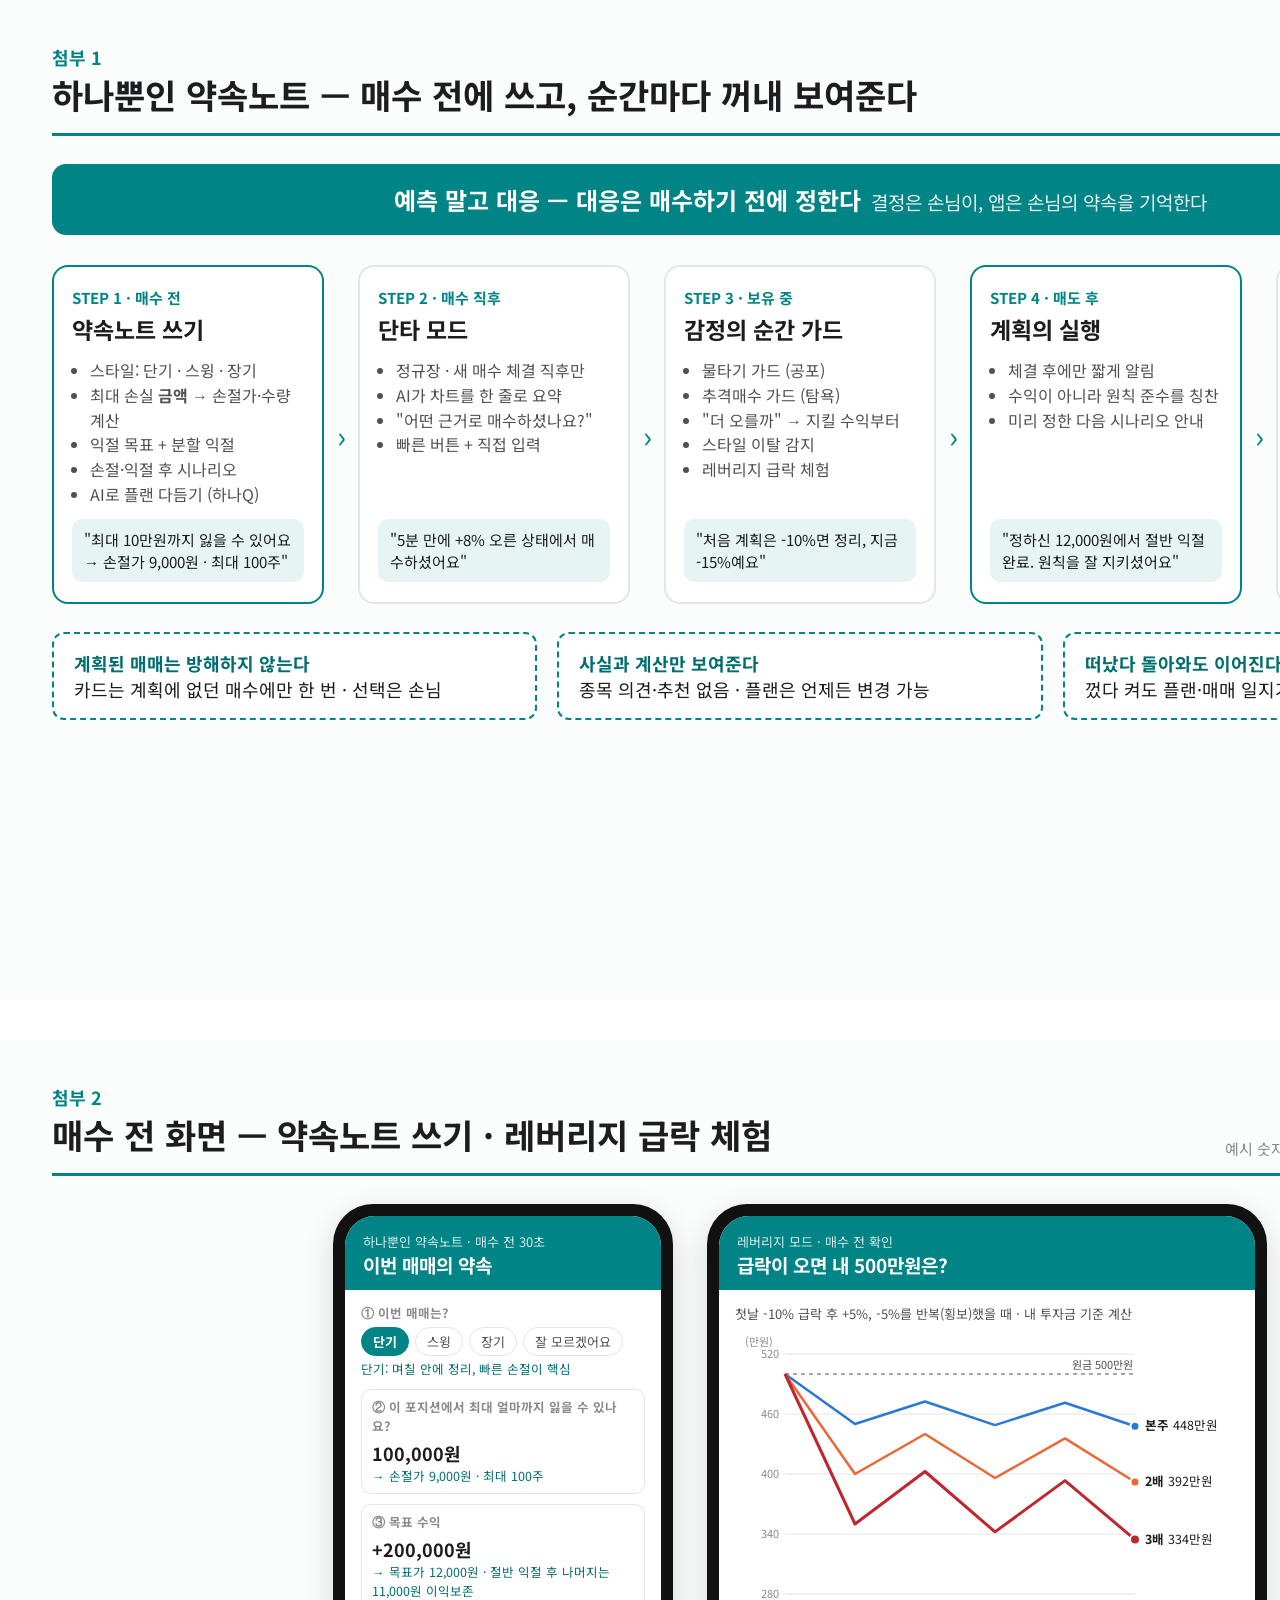
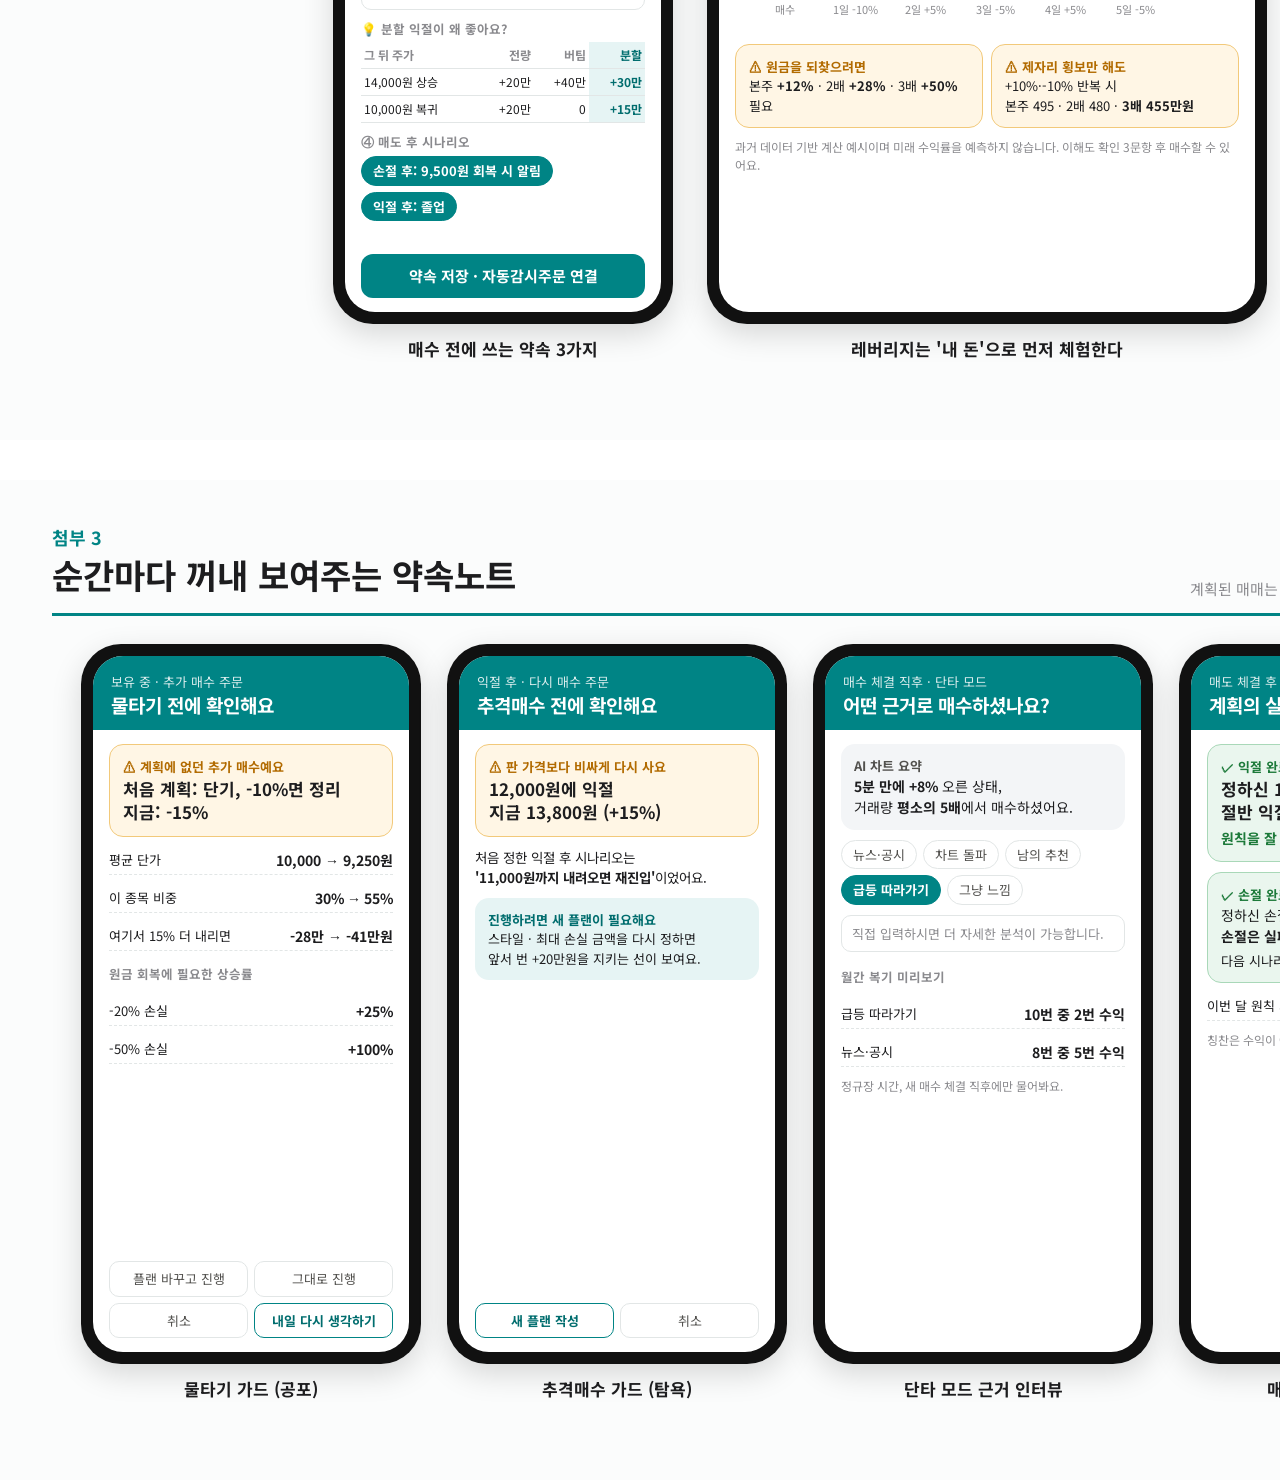
==== contest/report/첨부이미지.html @ d3ae68b5 "Name the service 하나뿐인 약속노트 across report and images Co-Authored-By: Claude Opus 5.5 <noreply@anthrop" ====
<!DOCTYPE html>
<html lang="ko">
<head>
<meta charset="utf-8">
<style>
@font-face{font-family:"NotoKR";font-weight:400;src:url(fonts/noto-sans-kr-korean-400-normal.woff2) format("woff2");}
@font-face{font-family:"NotoKR";font-weight:700;src:url(fonts/noto-sans-kr-korean-700-normal.woff2) format("woff2");}
@font-face{font-family:"NotoKRL";font-weight:400;src:url(fonts/noto-sans-kr-latin-400-normal.woff2) format("woff2");}
@font-face{font-family:"NotoKRL";font-weight:700;src:url(fonts/noto-sans-kr-latin-700-normal.woff2) format("woff2");}
:root{--teal:#008485;--teal-d:#006d6e;--teal-l:#e6f4f4;--ink:#1d1d1f;--ink2:#52514e;--muted:#8a8a8e;--line:#e2e6e6;
  --s1:#2a78d6;--s2:#eb6834;--s3:#c0262d;--warn-bg:#fff6e5;--warn:#b26b00;--good-bg:#eaf6ee;--good:#1d7a3a;}
*{box-sizing:border-box;}
body{margin:0;font-family:"NotoKRL","NotoKR",sans-serif;color:var(--ink);background:#fff;}
.sheet{width:1600px;height:1000px;padding:44px 52px;position:relative;background:#fbfcfc;overflow:hidden;}
.sheet+.sheet{margin-top:40px;}
.head{display:flex;justify-content:space-between;align-items:flex-end;border-bottom:3px solid var(--teal);padding-bottom:14px;margin-bottom:28px;}
.head h1{font-size:34px;margin:0;}
.head .no{font-size:18px;color:var(--teal);font-weight:700;}
.head .note{font-size:15px;color:var(--muted);}
/* ---------- flow ---------- */
.banner{background:var(--teal);color:#fff;border-radius:14px;padding:18px 26px;font-size:24px;font-weight:700;text-align:center;margin-bottom:30px;}
.banner span{font-weight:400;font-size:19px;opacity:.9;margin-left:10px;}
.flow{display:flex;align-items:stretch;gap:0;}
.stage{flex:1;background:#fff;border:2px solid var(--line);border-radius:16px;padding:20px 18px;display:flex;flex-direction:column;}
.stage .when{font-size:15px;color:var(--teal);font-weight:700;}
.stage h3{font-size:23px;margin:4px 0 12px;}
.stage ul{margin:0;padding-left:18px;font-size:16px;line-height:1.55;color:var(--ink2);flex:1;}
.stage .msg{margin-top:12px;background:var(--teal-l);border-radius:10px;padding:10px 12px;font-size:15px;line-height:1.45;}
.stage.hot{border-color:var(--teal);}
.arrow{width:34px;display:flex;align-items:center;justify-content:center;font-size:30px;color:var(--teal);}
.rules{display:flex;gap:20px;margin-top:28px;}
.rule{flex:1;border-radius:12px;padding:16px 20px;font-size:18px;background:#fff;border:2px dashed var(--teal);}
.rule b{color:var(--teal-d);}
/* ---------- phones ---------- */
.phones{display:flex;gap:34px;justify-content:center;align-items:flex-start;}
.phone{width:340px;height:720px;border-radius:40px;background:#111;padding:12px;box-shadow:0 10px 30px rgba(0,0,0,.15);flex:none;}
.screen{width:100%;height:100%;border-radius:30px;background:#fff;overflow:hidden;display:flex;flex-direction:column;}
.bar{background:var(--teal);color:#fff;padding:16px 18px 12px;}
.bar .t{font-size:13px;opacity:.85;}
.bar .h{font-size:19px;font-weight:700;}
.body{padding:14px 16px;font-size:14px;line-height:1.5;flex:1;display:flex;flex-direction:column;gap:10px;}
.lbl{font-size:12.5px;color:var(--muted);font-weight:700;margin-bottom:4px;}
.chips{display:flex;gap:6px;flex-wrap:wrap;}
.chip{border:1.5px solid var(--line);border-radius:999px;padding:4px 11px;font-size:13px;color:var(--ink2);}
.chip.on{border-color:var(--teal);background:var(--teal);color:#fff;font-weight:700;}
.field{border:1.5px solid var(--line);border-radius:10px;padding:8px 10px;}
.field .v{font-size:18px;font-weight:700;}
.calc{font-size:12.5px;color:var(--teal-d);}
.mini{width:100%;border-collapse:collapse;font-size:12px;}
.mini th,.mini td{border-bottom:1px solid var(--line);padding:4px 3px;text-align:right;}
.mini th:first-child,.mini td:first-child{text-align:left;}
.mini th{color:var(--muted);font-weight:700;}
.mini .me{color:var(--teal-d);font-weight:700;background:var(--teal-l);}
.btn{background:var(--teal);color:#fff;text-align:center;border-radius:12px;padding:11px;font-weight:700;font-size:15px;margin-top:auto;}
.btn2{border:1.5px solid var(--line);text-align:center;border-radius:10px;padding:7px;font-size:13px;color:var(--ink2);}
.btns{display:grid;grid-template-columns:1fr 1fr;gap:6px;margin-top:auto;}
.card{border-radius:14px;padding:12px 13px;}
.card.warn{background:var(--warn-bg);border:1.5px solid #f2c97a;}
.card.good{background:var(--good-bg);border:1.5px solid #a9d8b8;}
.card .ic{font-size:13px;font-weight:700;}
.card.warn .ic{color:var(--warn);}
.card.good .ic{color:var(--good);}
.big{font-size:17px;font-weight:700;line-height:1.4;}
.row{display:flex;justify-content:space-between;font-size:13px;padding:3px 0;border-bottom:1px dashed var(--line);}
.row b{font-size:14px;}
.cap{text-align:center;font-size:17px;font-weight:700;margin-top:12px;color:var(--ink);}
.capw{display:flex;flex-direction:column;align-items:center;}
.virtual{position:absolute;right:52px;bottom:22px;font-size:14px;color:var(--muted);}
svg text{font-family:"NotoKRL","NotoKR",sans-serif;}
</style>
</head>
<body>

<!-- ================= 1. 서비스 흐름도 ================= -->
<div class="sheet" id="img1">
  <div class="head"><div><div class="no">첨부 1</div><h1>하나뿐인 약속노트 — 매수 전에 쓰고, 순간마다 꺼내 보여준다</h1></div><div class="note">신청한 손님만 이용하는 '선택한 보호'</div></div>
  <div class="banner">예측 말고 대응 — 대응은 매수하기 전에 정한다<span>결정은 손님이, 앱은 손님의 약속을 기억한다</span></div>
  <div class="flow">
    <div class="stage hot"><div class="when">STEP 1 · 매수 전</div><h3>약속노트 쓰기</h3>
      <ul><li>스타일: 단기 · 스윙 · 장기</li><li>최대 손실 <b>금액</b> → 손절가·수량 계산</li><li>익절 목표 + 분할 익절</li><li>손절·익절 후 시나리오</li><li>AI로 플랜 다듬기 (하나Q)</li></ul>
      <div class="msg">"최대 10만원까지 잃을 수 있어요 → 손절가 9,000원 · 최대 100주"</div></div>
    <div class="arrow">›</div>
    <div class="stage"><div class="when">STEP 2 · 매수 직후</div><h3>단타 모드</h3>
      <ul><li>정규장 · 새 매수 체결 직후만</li><li>AI가 차트를 한 줄로 요약</li><li>"어떤 근거로 매수하셨나요?"</li><li>빠른 버튼 + 직접 입력</li></ul>
      <div class="msg">"5분 만에 +8% 오른 상태에서 매수하셨어요"</div></div>
    <div class="arrow">›</div>
    <div class="stage"><div class="when">STEP 3 · 보유 중</div><h3>감정의 순간 가드</h3>
      <ul><li>물타기 가드 (공포)</li><li>추격매수 가드 (탐욕)</li><li>"더 오를까" → 지킬 수익부터</li><li>스타일 이탈 감지</li><li>레버리지 급락 체험</li></ul>
      <div class="msg">"처음 계획은 -10%면 정리, 지금 -15%예요"</div></div>
    <div class="arrow">›</div>
    <div class="stage hot"><div class="when">STEP 4 · 매도 후</div><h3>계획의 실행</h3>
      <ul><li>체결 후에만 짧게 알림</li><li>수익이 아니라 원칙 준수를 칭찬</li><li>미리 정한 다음 시나리오 안내</li></ul>
      <div class="msg">"정하신 12,000원에서 절반 익절 완료. 원칙을 잘 지키셨어요"</div></div>
    <div class="arrow">›</div>
    <div class="stage"><div class="when">STEP 5 · 월간</div><h3>복기 리포트</h3>
      <ul><li>계획대로 vs 마음 바꾼 매매</li><li>근거별 결과 (단타 모드)</li><li>나의 반복 실수 패턴</li></ul>
      <div class="msg">"'급등 따라가기' 매수는 10번 중 2번만 수익"</div></div>
  </div>
  <div class="rules">
    <div class="rule"><b>계획된 매매는 방해하지 않는다</b><br>카드는 계획에 없던 매수에만 한 번 · 선택은 손님</div>
    <div class="rule"><b>사실과 계산만 보여준다</b><br>종목 의견·추천 없음 · 플랜은 언제든 변경 가능</div>
    <div class="rule"><b>떠났다 돌아와도 이어진다</b><br>껐다 켜도 플랜·매매 일지가 그대로</div>
  </div>
  <div class="virtual">※ 서비스 구조 예시 (가상)</div>
</div>

<!-- ================= 2. 매수 플랜 + 레버리지 ================= -->
<div class="sheet" id="img2">
  <div class="head"><div><div class="no">첨부 2</div><h1>매수 전 화면 — 약속노트 쓰기 · 레버리지 급락 체험</h1></div><div class="note">예시 숫자: 1만원 × 100주 / 레버리지 500만원 투자</div></div>
  <div class="phones">
    <div class="capw"><div class="phone"><div class="screen">
      <div class="bar"><div class="t">하나뿐인 약속노트 · 매수 전 30초</div><div class="h">이번 매매의 약속</div></div>
      <div class="body">
        <div><div class="lbl">① 이번 매매는?</div><div class="chips"><span class="chip on">단기</span><span class="chip">스윙</span><span class="chip">장기</span><span class="chip">잘 모르겠어요</span></div>
          <div class="calc" style="margin-top:4px">단기: 며칠 안에 정리, 빠른 손절이 핵심</div></div>
        <div class="field"><div class="lbl">② 이 포지션에서 최대 얼마까지 잃을 수 있나요?</div><div class="v">100,000원</div><div class="calc">→ 손절가 9,000원 · 최대 100주</div></div>
        <div class="field"><div class="lbl">③ 목표 수익</div><div class="v">+200,000원</div><div class="calc">→ 목표가 12,000원 · 절반 익절 후 나머지는 11,000원 이익보존</div></div>
        <div><div class="lbl">💡 분할 익절이 왜 좋아요?</div>
          <table class="mini"><tr><th>그 뒤 주가</th><th>전량</th><th>버팀</th><th class="me">분할</th></tr>
          <tr><td>14,000원 상승</td><td>+20만</td><td>+40만</td><td class="me">+30만</td></tr>
          <tr><td>10,000원 복귀</td><td>+20만</td><td>0</td><td class="me">+15만</td></tr></table></div>
        <div><div class="lbl">④ 매도 후 시나리오</div><div class="chips"><span class="chip on">손절 후: 9,500원 회복 시 알림</span><span class="chip on">익절 후: 졸업</span></div></div>
        <div class="btn">약속 저장 · 자동감시주문 연결</div>
      </div></div></div><div class="cap">매수 전에 쓰는 약속 3가지</div></div>

    <div class="capw"><div class="phone" style="width:560px"><div class="screen">
      <div class="bar"><div class="t">레버리지 모드 · 매수 전 확인</div><div class="h">급락이 오면 내 500만원은?</div></div>
      <div class="body">
        <div style="font-size:13px;color:var(--ink2)">첫날 -10% 급락 후 +5%, -5%를 반복(횡보)했을 때 · 내 투자금 기준 계산</div>
        <svg width="510" height="300" viewBox="0 0 510 300" role="img" aria-label="본주, 2배, 3배 레버리지의 평가금액 변화">
          <!-- axes: x 0..5 days -> 50..400 ; y 300..520만원 -> 260..20 -->
          <g stroke="#e2e6e6" stroke-width="1">
            <line x1="50" y1="20" x2="400" y2="20"/><line x1="50" y1="80" x2="400" y2="80"/><line x1="50" y1="140" x2="400" y2="140"/><line x1="50" y1="200" x2="400" y2="200"/><line x1="50" y1="260" x2="400" y2="260"/>
          </g>
          <g font-size="11" fill="#8a8a8e" text-anchor="end">
            <text x="44" y="24">520</text><text x="44" y="84">460</text><text x="44" y="144">400</text><text x="44" y="204">340</text><text x="44" y="264">280</text>
          </g>
          <text x="10" y="12" font-size="11" fill="#8a8a8e">(만원)</text>
          <line x1="50" y1="40" x2="400" y2="40" stroke="#52514e" stroke-width="1.2" stroke-dasharray="4 4"/>
          <text x="398" y="35" font-size="11" fill="#52514e" text-anchor="end">원금 500만원</text>
          <g font-size="11" fill="#8a8a8e" text-anchor="middle">
            <text x="50" y="280">매수</text><text x="120" y="280">1일 -10%</text><text x="190" y="280">2일 +5%</text><text x="260" y="280">3일 -5%</text><text x="330" y="280">4일 +5%</text><text x="400" y="280">5일 -5%</text>
          </g>
          <!-- y = 260 - (v-280)*1 -->
          <polyline fill="none" stroke="#2a78d6" stroke-width="2.5" stroke-linejoin="round" points="50,40 120,90 190,67.5 260,91.1 330,68.7 400,92.2"/>
          <polyline fill="none" stroke="#eb6834" stroke-width="2.5" stroke-linejoin="round" points="50,40 120,140 190,100 260,144 330,104.4 400,148"/>
          <polyline fill="none" stroke="#c0262d" stroke-width="3" stroke-linejoin="round" points="50,40 120,190 190,137.5 260,197.9 330,146.6 400,205.6"/>
          <g><circle cx="400" cy="92.2" r="4.5" fill="#2a78d6" stroke="#fff" stroke-width="2"/><circle cx="400" cy="148" r="4.5" fill="#eb6834" stroke="#fff" stroke-width="2"/><circle cx="400" cy="205.6" r="5" fill="#c0262d" stroke="#fff" stroke-width="2"/></g>
          <g font-size="12.5" fill="#1d1d1f">
            <text x="410" y="96"><tspan font-weight="700">본주</tspan> 448만원</text>
            <text x="410" y="152"><tspan font-weight="700">2배</tspan> 392만원</text>
            <text x="410" y="210"><tspan font-weight="700">3배</tspan> 334만원</text>
          </g>
        </svg>
        <div style="display:flex;gap:8px">
          <div class="card warn" style="flex:1"><div class="ic">⚠ 원금을 되찾으려면</div><div style="font-size:13px">본주 <b>+12%</b> · 2배 <b>+28%</b> · 3배 <b>+50%</b> 필요</div></div>
          <div class="card warn" style="flex:1"><div class="ic">⚠ 제자리 횡보만 해도</div><div style="font-size:13px">+10%·-10% 반복 시<br>본주 495 · 2배 480 · <b>3배 455만원</b></div></div>
        </div>
        <div style="font-size:12px;color:var(--muted)">과거 데이터 기반 계산 예시이며 미래 수익률을 예측하지 않습니다. 이해도 확인 3문항 후 매수할 수 있어요.</div>
      </div></div></div><div class="cap">레버리지는 '내 돈'으로 먼저 체험한다</div></div>
  </div>
  <div class="virtual">※ 화면 예시 (가상)</div>
</div>

<!-- ================= 3. 감정의 순간 & 매도 후 ================= -->
<div class="sheet" id="img3">
  <div class="head"><div><div class="no">첨부 3</div><h1>순간마다 꺼내 보여주는 약속노트</h1></div><div class="note">계획된 매매는 방해하지 않고, 계획에 없던 순간에만 한 번</div></div>
  <div class="phones" style="gap:26px">
    <div class="capw"><div class="phone"><div class="screen">
      <div class="bar"><div class="t">보유 중 · 추가 매수 주문</div><div class="h">물타기 전에 확인해요</div></div>
      <div class="body">
        <div class="card warn"><div class="ic">⚠ 계획에 없던 추가 매수예요</div><div class="big">처음 계획: 단기, -10%면 정리<br>지금: -15%</div></div>
        <div class="row"><span>평균 단가</span><b>10,000 → 9,250원</b></div>
        <div class="row"><span>이 종목 비중</span><b>30% → 55%</b></div>
        <div class="row"><span>여기서 15% 더 내리면</span><b>-28만 → -41만원</b></div>
        <div class="lbl" style="margin-top:4px">원금 회복에 필요한 상승률</div>
        <div class="row"><span>-20% 손실</span><b>+25%</b></div>
        <div class="row"><span>-50% 손실</span><b>+100%</b></div>
        <div class="btns"><div class="btn2">플랜 바꾸고 진행</div><div class="btn2">그대로 진행</div><div class="btn2">취소</div><div class="btn2" style="border-color:var(--teal);color:var(--teal-d);font-weight:700">내일 다시 생각하기</div></div>
      </div></div></div><div class="cap">물타기 가드 (공포)</div></div>

    <div class="capw"><div class="phone"><div class="screen">
      <div class="bar"><div class="t">익절 후 · 다시 매수 주문</div><div class="h">추격매수 전에 확인해요</div></div>
      <div class="body">
        <div class="card warn"><div class="ic">⚠ 판 가격보다 비싸게 다시 사요</div><div class="big">12,000원에 익절<br>지금 13,800원 (+15%)</div></div>
        <div style="font-size:13.5px">처음 정한 익절 후 시나리오는<br><b>'11,000원까지 내려오면 재진입'</b>이었어요.</div>
        <div class="card" style="background:var(--teal-l)"><div class="ic" style="color:var(--teal-d)">진행하려면 새 플랜이 필요해요</div><div style="font-size:13px">스타일 · 최대 손실 금액을 다시 정하면<br>앞서 번 +20만원을 지키는 선이 보여요.</div></div>
        <div class="btns"><div class="btn2" style="border-color:var(--teal);color:var(--teal-d);font-weight:700">새 플랜 작성</div><div class="btn2">취소</div></div>
      </div></div></div><div class="cap">추격매수 가드 (탐욕)</div></div>

    <div class="capw"><div class="phone"><div class="screen">
      <div class="bar"><div class="t">매수 체결 직후 · 단타 모드</div><div class="h">어떤 근거로 매수하셨나요?</div></div>
      <div class="body">
        <div class="card" style="background:#f3f5f7"><div class="ic" style="color:var(--ink2)">AI 차트 요약</div><div style="font-size:14px"><b>5분 만에 +8%</b> 오른 상태,<br>거래량 <b>평소의 5배</b>에서 매수하셨어요.</div></div>
        <div class="chips"><span class="chip">뉴스·공시</span><span class="chip">차트 돌파</span><span class="chip">남의 추천</span><span class="chip on">급등 따라가기</span><span class="chip">그냥 느낌</span></div>
        <div class="field" style="color:var(--muted);font-size:13px">직접 입력하시면 더 자세한 분석이 가능합니다.</div>
        <div class="lbl" style="margin-top:6px">월간 복기 미리보기</div>
        <div class="row"><span>급등 따라가기</span><b>10번 중 2번 수익</b></div>
        <div class="row"><span>뉴스·공시</span><b>8번 중 5번 수익</b></div>
        <div style="font-size:12px;color:var(--muted)">정규장 시간, 새 매수 체결 직후에만 물어봐요.</div>
      </div></div></div><div class="cap">단타 모드 근거 인터뷰</div></div>

    <div class="capw"><div class="phone"><div class="screen">
      <div class="bar"><div class="t">매도 체결 후</div><div class="h">계획의 실행</div></div>
      <div class="body">
        <div class="card good"><div class="ic">✓ 익절 완료</div><div class="big">정하신 12,000원(+20%)에서<br>절반 익절을 완료했어요.</div><div style="margin-top:4px;font-weight:700;color:var(--good)">원칙을 잘 지키셨어요.</div></div>
        <div class="card good"><div class="ic">✓ 손절 완료</div><div style="font-size:14px">정하신 손절선 9,000원에서 정리했어요.<br><b>손절은 실패가 아니라 계획의 실행입니다.</b></div><div style="font-size:13px;margin-top:4px">다음 시나리오: 9,500원 회복 시 알림</div></div>
        <div class="row"><span>이번 달 원칙 지킨 매매</span><b>7 / 9회</b></div>
        <div style="font-size:12px;color:var(--muted)">칭찬은 수익이 아니라 원칙을 지켰는지에 드려요.</div>
      </div></div></div><div class="cap">매도 후 원칙 준수 확인</div></div>
  </div>
  <div class="virtual">※ 화면 예시 (가상) · 숫자는 계산 예시</div>
</div>

</body>
</html>
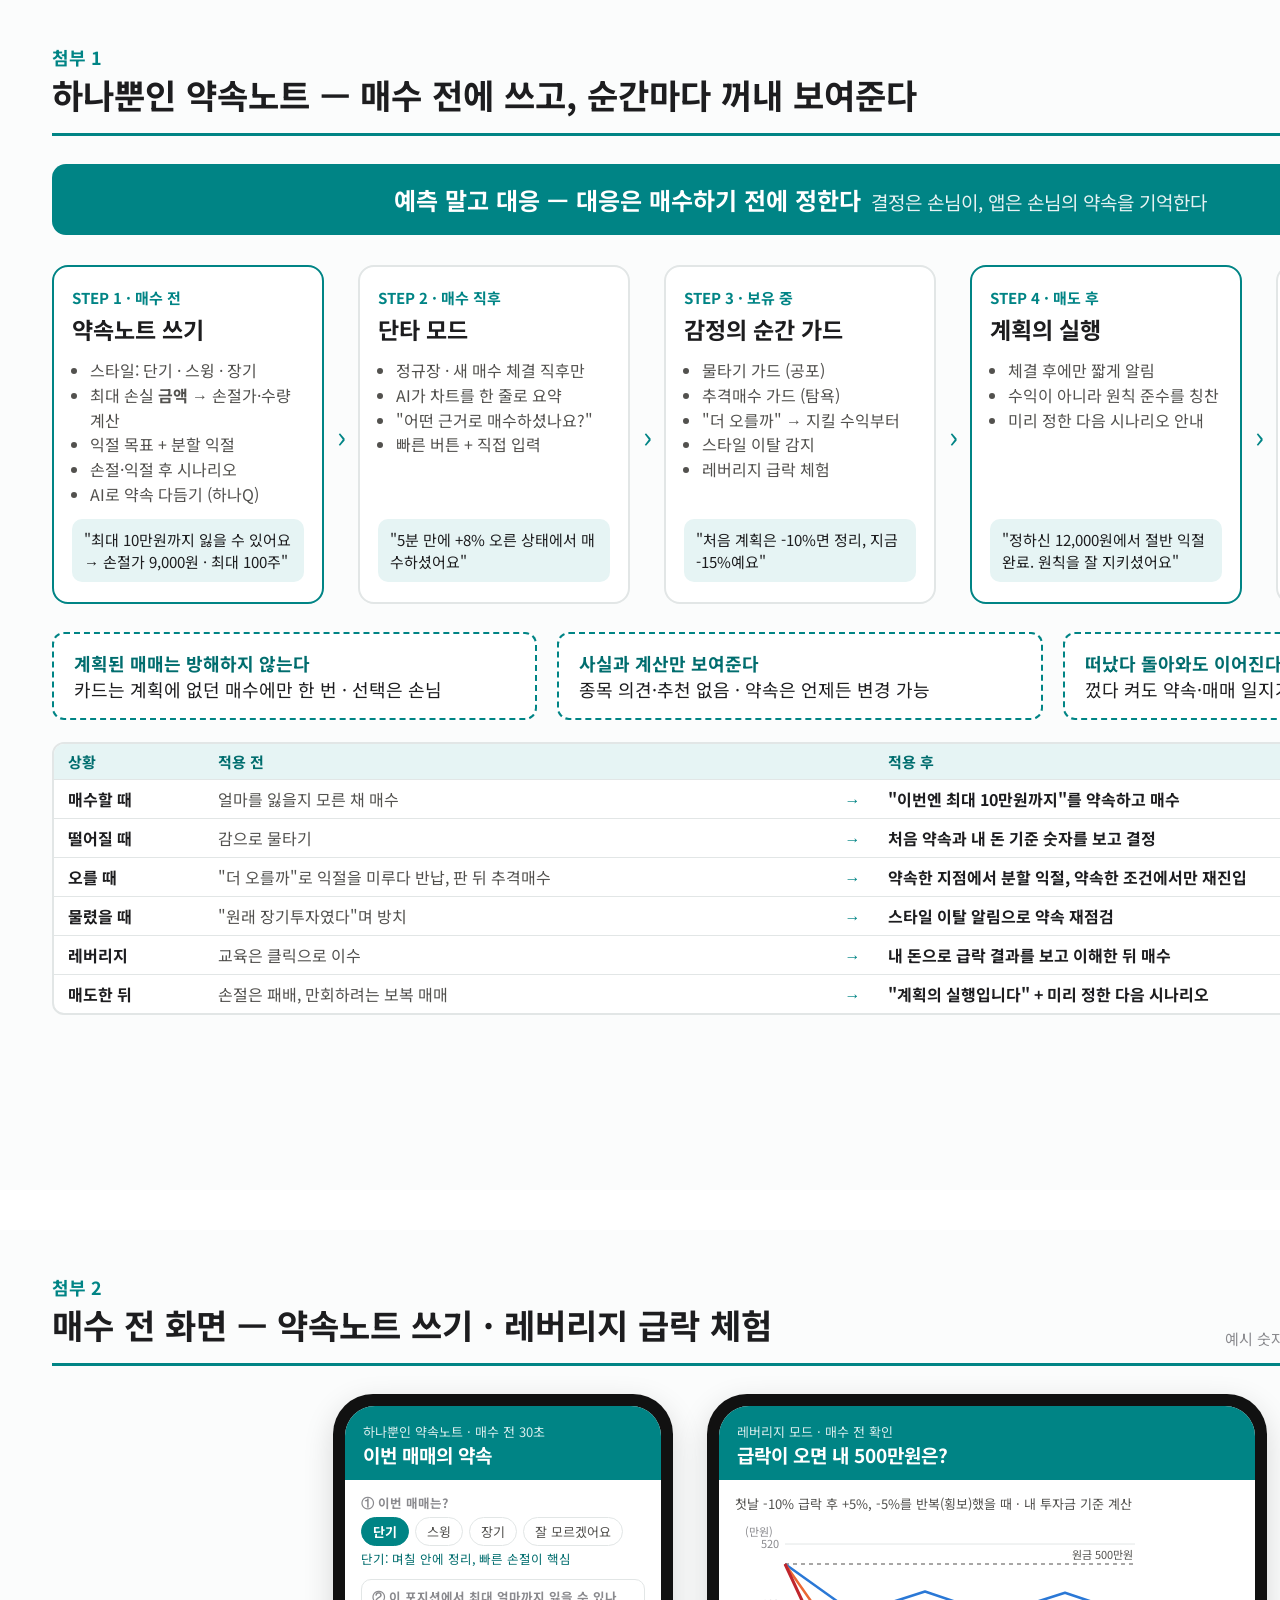
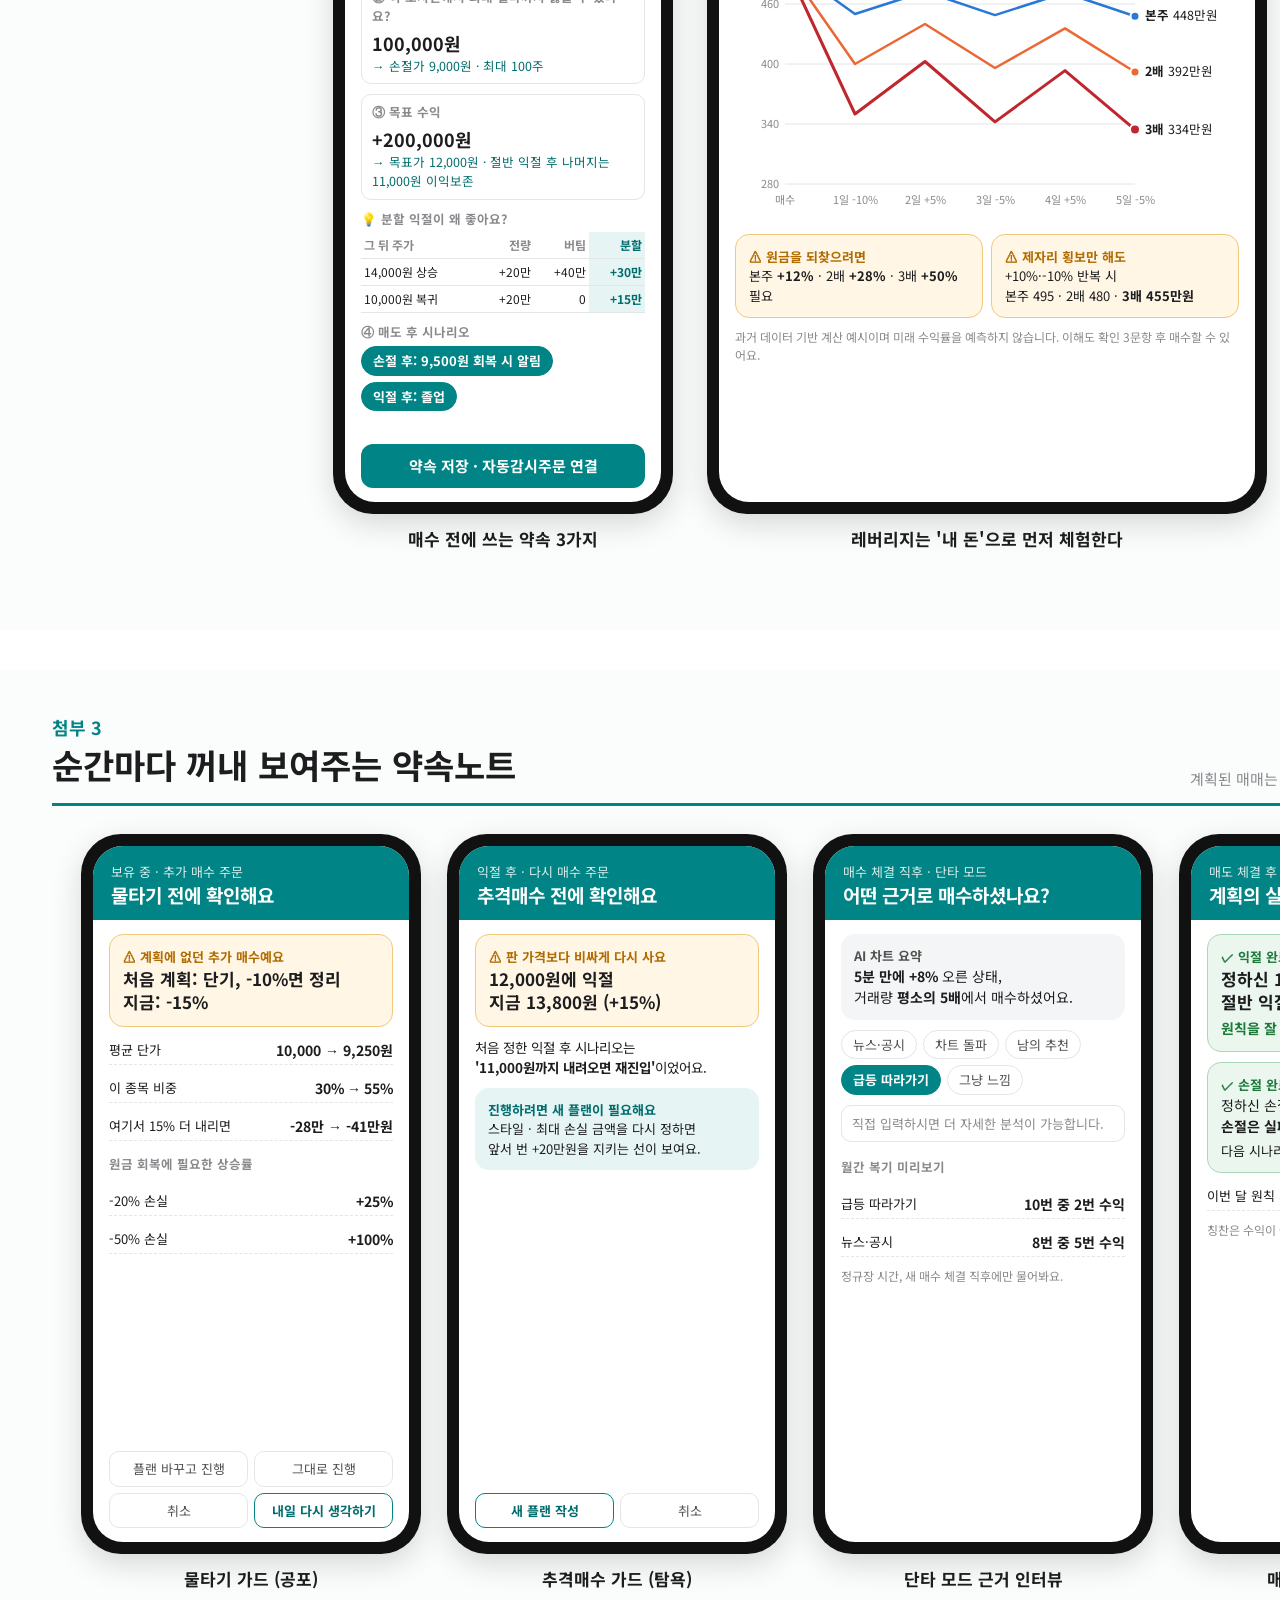
==== commit 5d1e5ef2: "Add plain-text submission version following official template; before/after table in attachment 1 Co" ====
--- a/contest/report/첨부이미지.html
+++ b/contest/report/첨부이미지.html
@@ -65,6 +65,14 @@
 .row b{font-size:14px;}
 .cap{text-align:center;font-size:17px;font-weight:700;margin-top:12px;color:var(--ink);}
 .capw{display:flex;flex-direction:column;align-items:center;}
+.ba{width:100%;border-collapse:separate;border-spacing:0;margin-top:22px;font-size:16px;background:#fff;border:2px solid var(--line);border-radius:12px;overflow:hidden;}
+.ba th,.ba td{padding:7px 14px;border-bottom:1px solid var(--line);text-align:left;}
+.ba tr:last-child td{border-bottom:none;}
+.ba th{background:var(--teal-l);color:var(--teal-d);font-size:15px;}
+.ba td.k{font-weight:700;width:150px;}
+.ba td.b{color:var(--ink2);}
+.ba td.a{font-weight:700;}
+.ba td.ar{color:var(--teal);width:30px;text-align:center;font-weight:700;}
 .virtual{position:absolute;right:52px;bottom:22px;font-size:14px;color:var(--muted);}
 svg text{font-family:"NotoKRL","NotoKR",sans-serif;}
 </style>
@@ -72,12 +80,12 @@
 <body>
 
 <!-- ================= 1. 서비스 흐름도 ================= -->
-<div class="sheet" id="img1">
+<div class="sheet" id="img1" style="height:1190px">
   <div class="head"><div><div class="no">첨부 1</div><h1>하나뿐인 약속노트 — 매수 전에 쓰고, 순간마다 꺼내 보여준다</h1></div><div class="note">신청한 손님만 이용하는 '선택한 보호'</div></div>
   <div class="banner">예측 말고 대응 — 대응은 매수하기 전에 정한다<span>결정은 손님이, 앱은 손님의 약속을 기억한다</span></div>
   <div class="flow">
     <div class="stage hot"><div class="when">STEP 1 · 매수 전</div><h3>약속노트 쓰기</h3>
-      <ul><li>스타일: 단기 · 스윙 · 장기</li><li>최대 손실 <b>금액</b> → 손절가·수량 계산</li><li>익절 목표 + 분할 익절</li><li>손절·익절 후 시나리오</li><li>AI로 플랜 다듬기 (하나Q)</li></ul>
+      <ul><li>스타일: 단기 · 스윙 · 장기</li><li>최대 손실 <b>금액</b> → 손절가·수량 계산</li><li>익절 목표 + 분할 익절</li><li>손절·익절 후 시나리오</li><li>AI로 약속 다듬기 (하나Q)</li></ul>
       <div class="msg">"최대 10만원까지 잃을 수 있어요 → 손절가 9,000원 · 최대 100주"</div></div>
     <div class="arrow">›</div>
     <div class="stage"><div class="when">STEP 2 · 매수 직후</div><h3>단타 모드</h3>
@@ -98,9 +106,18 @@
   </div>
   <div class="rules">
     <div class="rule"><b>계획된 매매는 방해하지 않는다</b><br>카드는 계획에 없던 매수에만 한 번 · 선택은 손님</div>
-    <div class="rule"><b>사실과 계산만 보여준다</b><br>종목 의견·추천 없음 · 플랜은 언제든 변경 가능</div>
-    <div class="rule"><b>떠났다 돌아와도 이어진다</b><br>껐다 켜도 플랜·매매 일지가 그대로</div>
-  </div>
+    <div class="rule"><b>사실과 계산만 보여준다</b><br>종목 의견·추천 없음 · 약속은 언제든 변경 가능</div>
+    <div class="rule"><b>떠났다 돌아와도 이어진다</b><br>껐다 켜도 약속·매매 일지가 그대로</div>
+  </div>
+  <table class="ba">
+    <tr><th>상황</th><th>적용 전</th><th></th><th>적용 후</th></tr>
+    <tr><td class="k">매수할 때</td><td class="b">얼마를 잃을지 모른 채 매수</td><td class="ar">→</td><td class="a">"이번엔 최대 10만원까지"를 약속하고 매수</td></tr>
+    <tr><td class="k">떨어질 때</td><td class="b">감으로 물타기</td><td class="ar">→</td><td class="a">처음 약속과 내 돈 기준 숫자를 보고 결정</td></tr>
+    <tr><td class="k">오를 때</td><td class="b">"더 오를까"로 익절을 미루다 반납, 판 뒤 추격매수</td><td class="ar">→</td><td class="a">약속한 지점에서 분할 익절, 약속한 조건에서만 재진입</td></tr>
+    <tr><td class="k">물렸을 때</td><td class="b">"원래 장기투자였다"며 방치</td><td class="ar">→</td><td class="a">스타일 이탈 알림으로 약속 재점검</td></tr>
+    <tr><td class="k">레버리지</td><td class="b">교육은 클릭으로 이수</td><td class="ar">→</td><td class="a">내 돈으로 급락 결과를 보고 이해한 뒤 매수</td></tr>
+    <tr><td class="k">매도한 뒤</td><td class="b">손절은 패배, 만회하려는 보복 매매</td><td class="ar">→</td><td class="a">"계획의 실행입니다" + 미리 정한 다음 시나리오</td></tr>
+  </table>
   <div class="virtual">※ 서비스 구조 예시 (가상)</div>
 </div>
 
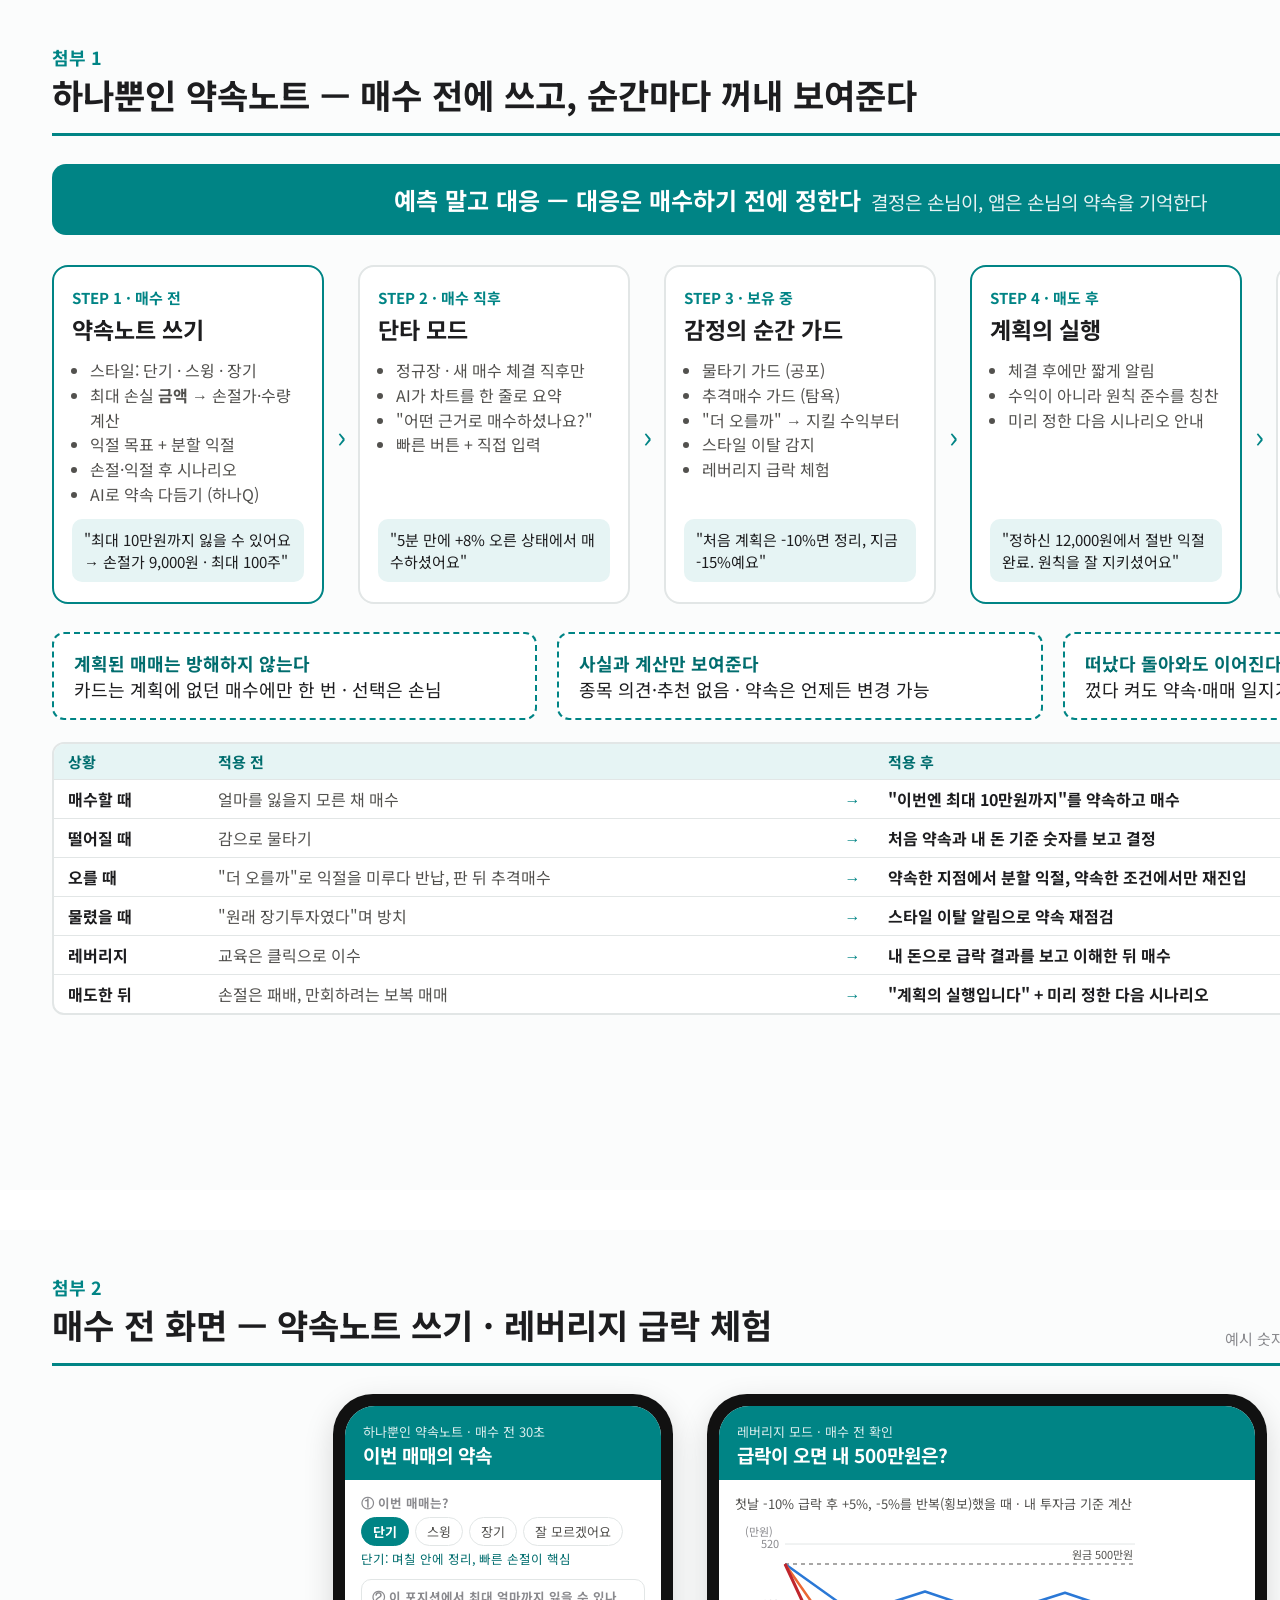
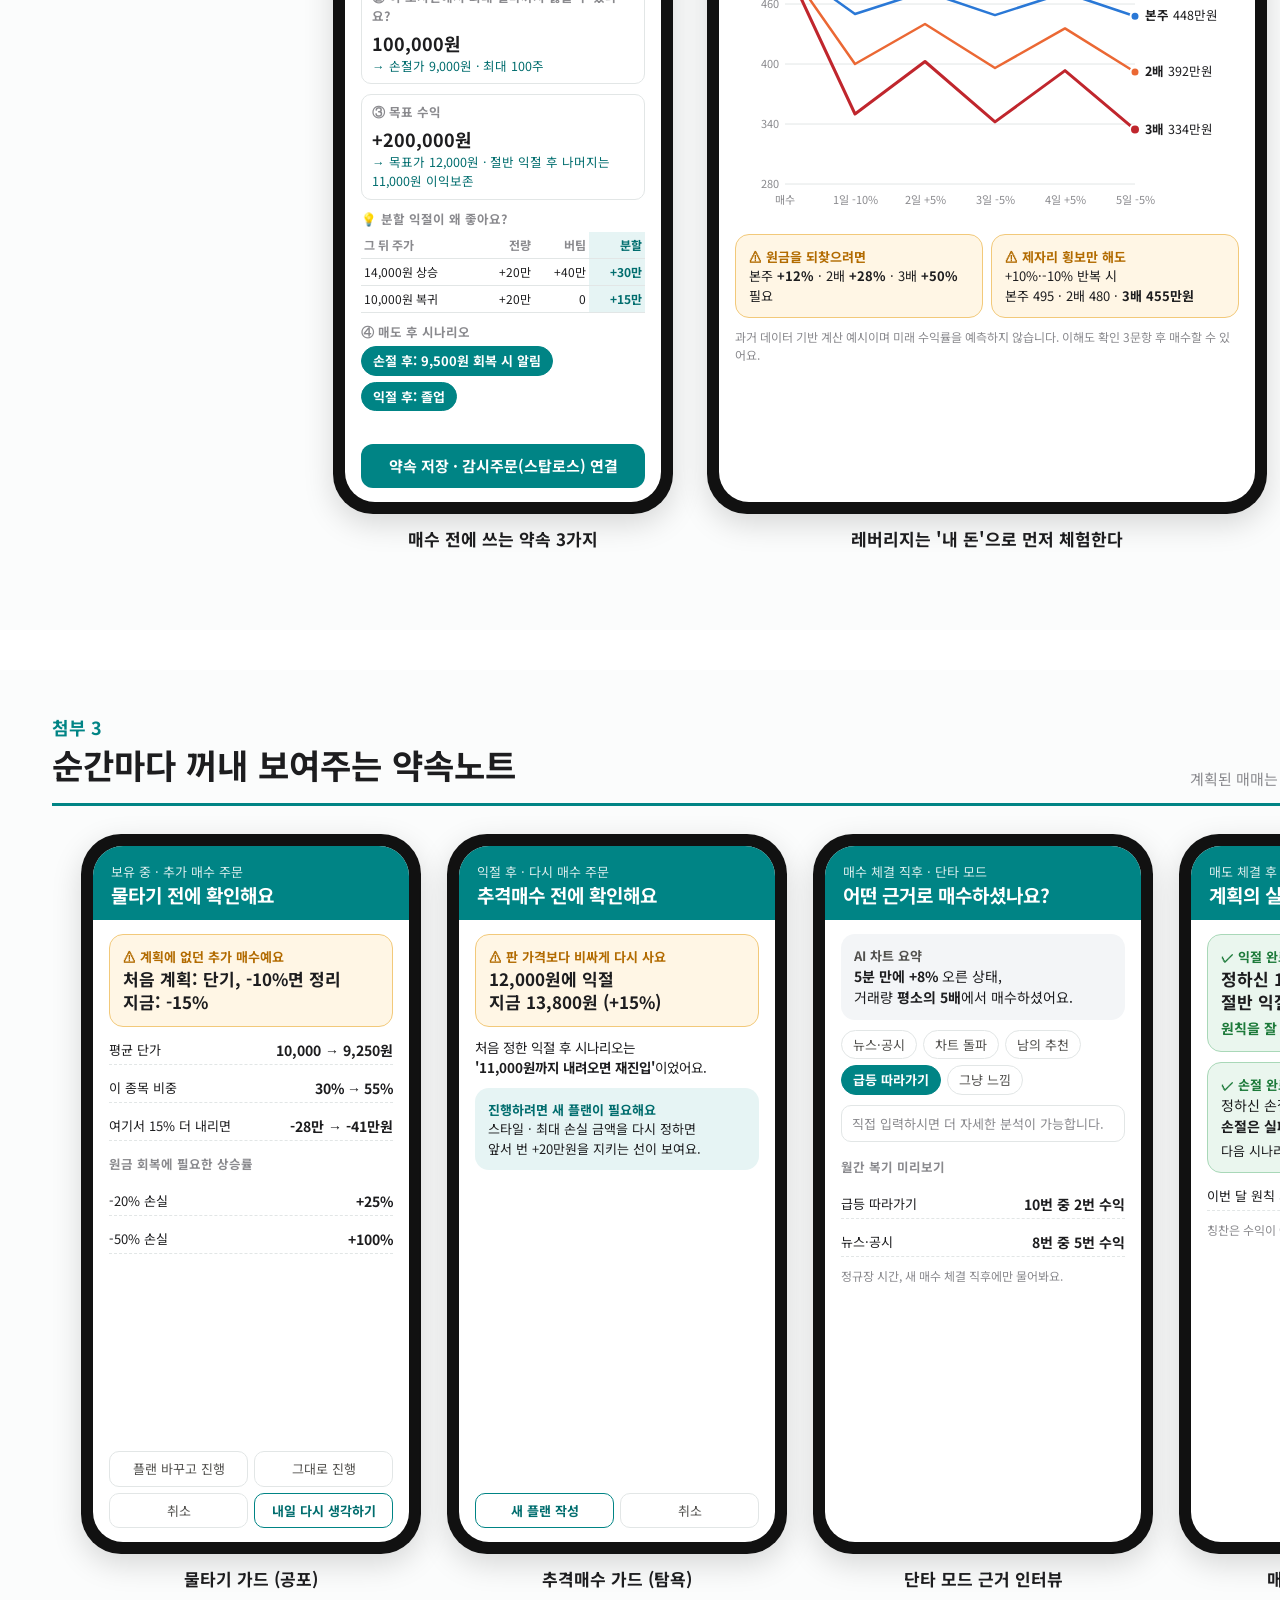
==== commit 5cbda8d8: "Correct feature claims: stop-loss orders as industry-standard, clarify education vs real-account gap" ====
--- a/contest/report/첨부이미지.html
+++ b/contest/report/첨부이미지.html
@@ -137,7 +137,7 @@
           <tr><td>14,000원 상승</td><td>+20만</td><td>+40만</td><td class="me">+30만</td></tr>
           <tr><td>10,000원 복귀</td><td>+20만</td><td>0</td><td class="me">+15만</td></tr></table></div>
         <div><div class="lbl">④ 매도 후 시나리오</div><div class="chips"><span class="chip on">손절 후: 9,500원 회복 시 알림</span><span class="chip on">익절 후: 졸업</span></div></div>
-        <div class="btn">약속 저장 · 자동감시주문 연결</div>
+        <div class="btn">약속 저장 · 감시주문(스탑로스) 연결</div>
       </div></div></div><div class="cap">매수 전에 쓰는 약속 3가지</div></div>
 
     <div class="capw"><div class="phone" style="width:560px"><div class="screen">
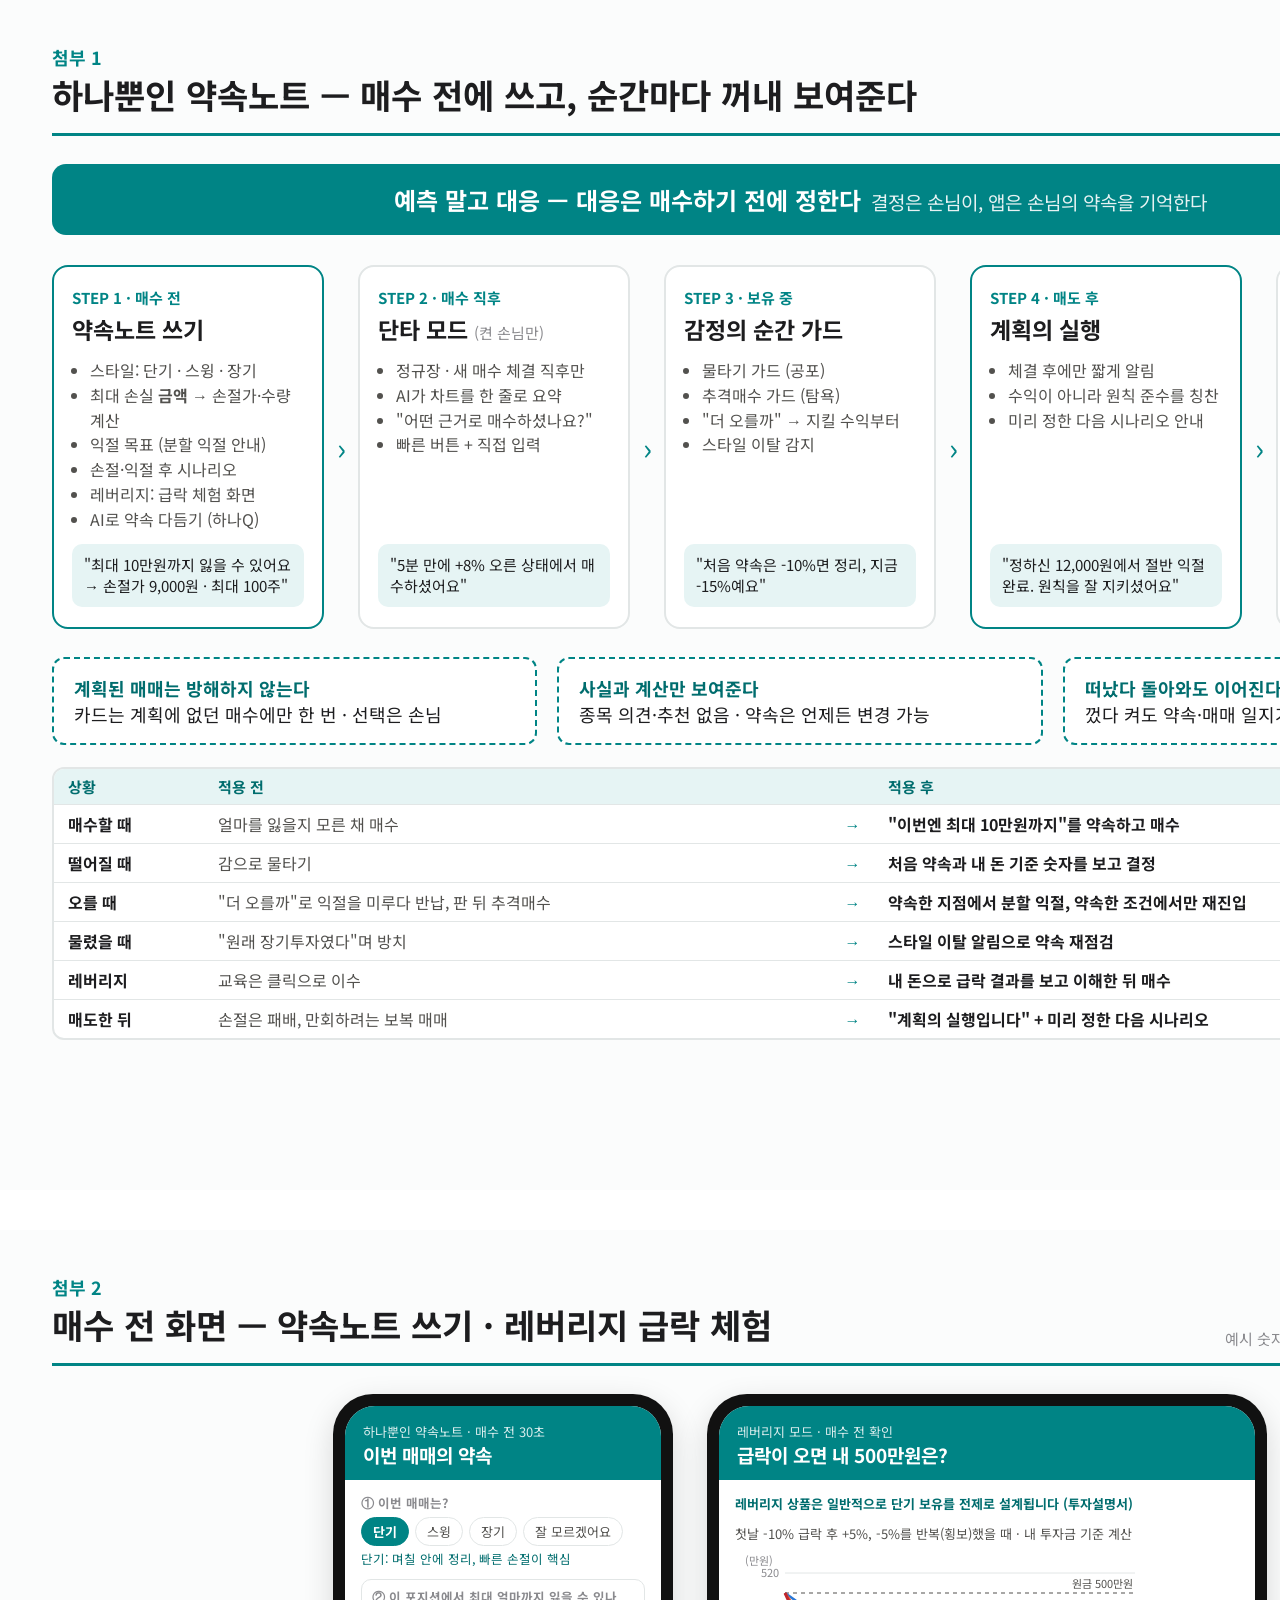
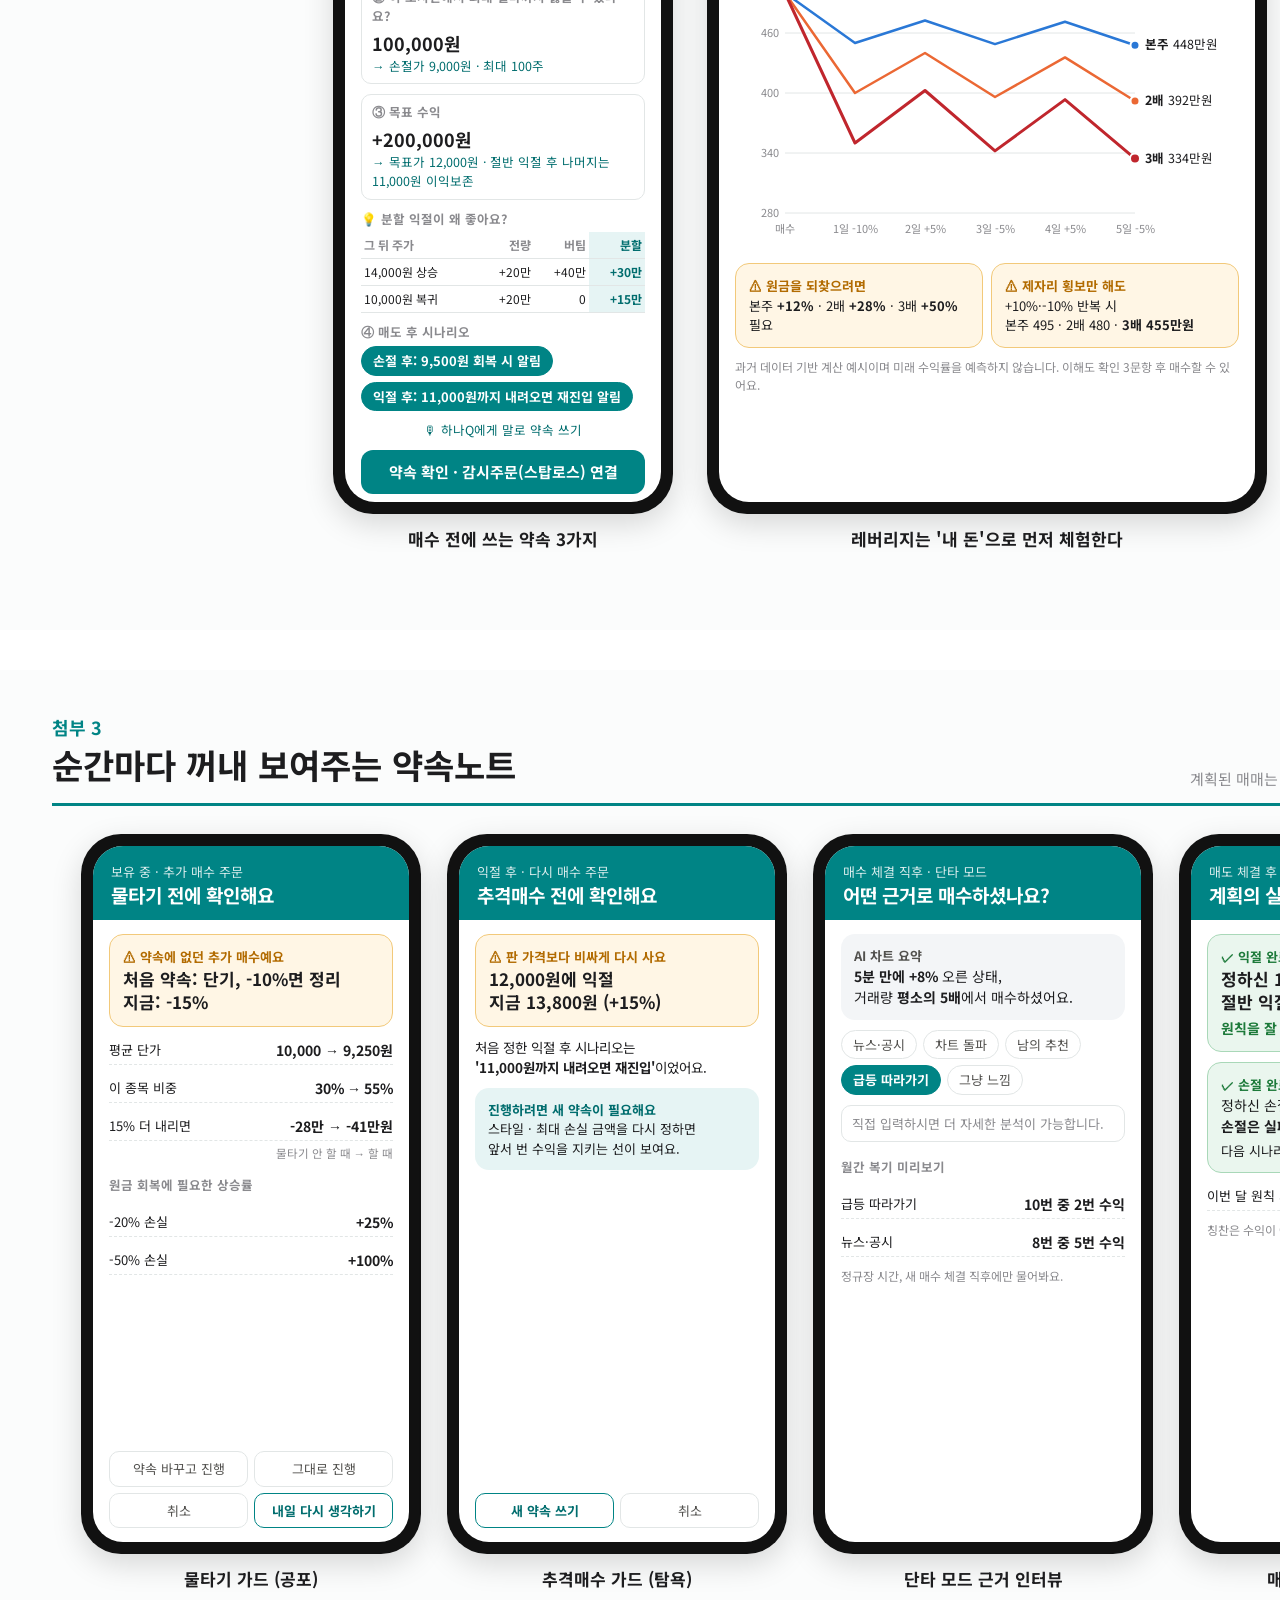
==== commit 85e02a23: "Align attachment images with final text: wording, scenario consistency, leverage notice Co-Authored-" ====
--- a/contest/report/첨부이미지.html
+++ b/contest/report/첨부이미지.html
@@ -85,23 +85,23 @@
   <div class="banner">예측 말고 대응 — 대응은 매수하기 전에 정한다<span>결정은 손님이, 앱은 손님의 약속을 기억한다</span></div>
   <div class="flow">
     <div class="stage hot"><div class="when">STEP 1 · 매수 전</div><h3>약속노트 쓰기</h3>
-      <ul><li>스타일: 단기 · 스윙 · 장기</li><li>최대 손실 <b>금액</b> → 손절가·수량 계산</li><li>익절 목표 + 분할 익절</li><li>손절·익절 후 시나리오</li><li>AI로 약속 다듬기 (하나Q)</li></ul>
+      <ul><li>스타일: 단기 · 스윙 · 장기</li><li>최대 손실 <b>금액</b> → 손절가·수량 계산</li><li>익절 목표 (분할 익절 안내)</li><li>손절·익절 후 시나리오</li><li>레버리지: 급락 체험 화면</li><li>AI로 약속 다듬기 (하나Q)</li></ul>
       <div class="msg">"최대 10만원까지 잃을 수 있어요 → 손절가 9,000원 · 최대 100주"</div></div>
     <div class="arrow">›</div>
-    <div class="stage"><div class="when">STEP 2 · 매수 직후</div><h3>단타 모드</h3>
+    <div class="stage"><div class="when">STEP 2 · 매수 직후</div><h3>단타 모드 <span style="font-size:15px;color:var(--muted);font-weight:400">(켠 손님만)</span></h3>
       <ul><li>정규장 · 새 매수 체결 직후만</li><li>AI가 차트를 한 줄로 요약</li><li>"어떤 근거로 매수하셨나요?"</li><li>빠른 버튼 + 직접 입력</li></ul>
       <div class="msg">"5분 만에 +8% 오른 상태에서 매수하셨어요"</div></div>
     <div class="arrow">›</div>
     <div class="stage"><div class="when">STEP 3 · 보유 중</div><h3>감정의 순간 가드</h3>
-      <ul><li>물타기 가드 (공포)</li><li>추격매수 가드 (탐욕)</li><li>"더 오를까" → 지킬 수익부터</li><li>스타일 이탈 감지</li><li>레버리지 급락 체험</li></ul>
-      <div class="msg">"처음 계획은 -10%면 정리, 지금 -15%예요"</div></div>
+      <ul><li>물타기 가드 (공포)</li><li>추격매수 가드 (탐욕)</li><li>"더 오를까" → 지킬 수익부터</li><li>스타일 이탈 감지</li></ul>
+      <div class="msg">"처음 약속은 -10%면 정리, 지금 -15%예요"</div></div>
     <div class="arrow">›</div>
     <div class="stage hot"><div class="when">STEP 4 · 매도 후</div><h3>계획의 실행</h3>
       <ul><li>체결 후에만 짧게 알림</li><li>수익이 아니라 원칙 준수를 칭찬</li><li>미리 정한 다음 시나리오 안내</li></ul>
       <div class="msg">"정하신 12,000원에서 절반 익절 완료. 원칙을 잘 지키셨어요"</div></div>
     <div class="arrow">›</div>
     <div class="stage"><div class="when">STEP 5 · 월간</div><h3>복기 리포트</h3>
-      <ul><li>계획대로 vs 마음 바꾼 매매</li><li>근거별 결과 (단타 모드)</li><li>나의 반복 실수 패턴</li></ul>
+      <ul><li>약속대로 vs 마음 바꾼 매매</li><li>근거별 결과 (단타 모드)</li><li>나의 반복 실수 패턴</li></ul>
       <div class="msg">"'급등 따라가기' 매수는 10번 중 2번만 수익"</div></div>
   </div>
   <div class="rules">
@@ -136,13 +136,15 @@
           <table class="mini"><tr><th>그 뒤 주가</th><th>전량</th><th>버팀</th><th class="me">분할</th></tr>
           <tr><td>14,000원 상승</td><td>+20만</td><td>+40만</td><td class="me">+30만</td></tr>
           <tr><td>10,000원 복귀</td><td>+20만</td><td>0</td><td class="me">+15만</td></tr></table></div>
-        <div><div class="lbl">④ 매도 후 시나리오</div><div class="chips"><span class="chip on">손절 후: 9,500원 회복 시 알림</span><span class="chip on">익절 후: 졸업</span></div></div>
-        <div class="btn">약속 저장 · 감시주문(스탑로스) 연결</div>
+        <div><div class="lbl">④ 매도 후 시나리오</div><div class="chips"><span class="chip on">손절 후: 9,500원 회복 시 알림</span><span class="chip on">익절 후: 11,000원까지 내려오면 재진입 알림</span></div></div>
+        <div style="font-size:12.5px;color:var(--teal-d);text-align:center">🎙 하나Q에게 말로 약속 쓰기</div>
+        <div class="btn">약속 확인 · 감시주문(스탑로스) 연결</div>
       </div></div></div><div class="cap">매수 전에 쓰는 약속 3가지</div></div>
 
     <div class="capw"><div class="phone" style="width:560px"><div class="screen">
       <div class="bar"><div class="t">레버리지 모드 · 매수 전 확인</div><div class="h">급락이 오면 내 500만원은?</div></div>
       <div class="body">
+        <div style="font-size:13px;color:var(--teal-d);font-weight:700">레버리지 상품은 일반적으로 단기 보유를 전제로 설계됩니다 (투자설명서)</div>
         <div style="font-size:13px;color:var(--ink2)">첫날 -10% 급락 후 +5%, -5%를 반복(횡보)했을 때 · 내 투자금 기준 계산</div>
         <svg width="510" height="300" viewBox="0 0 510 300" role="img" aria-label="본주, 2배, 3배 레버리지의 평가금액 변화">
           <!-- axes: x 0..5 days -> 50..400 ; y 300..520만원 -> 260..20 -->
@@ -186,14 +188,15 @@
     <div class="capw"><div class="phone"><div class="screen">
       <div class="bar"><div class="t">보유 중 · 추가 매수 주문</div><div class="h">물타기 전에 확인해요</div></div>
       <div class="body">
-        <div class="card warn"><div class="ic">⚠ 계획에 없던 추가 매수예요</div><div class="big">처음 계획: 단기, -10%면 정리<br>지금: -15%</div></div>
+        <div class="card warn"><div class="ic">⚠ 약속에 없던 추가 매수예요</div><div class="big">처음 약속: 단기, -10%면 정리<br>지금: -15%</div></div>
         <div class="row"><span>평균 단가</span><b>10,000 → 9,250원</b></div>
         <div class="row"><span>이 종목 비중</span><b>30% → 55%</b></div>
-        <div class="row"><span>여기서 15% 더 내리면</span><b>-28만 → -41만원</b></div>
+        <div class="row"><span>15% 더 내리면</span><b style="white-space:nowrap">-28만 → -41만원</b></div>
+        <div style="font-size:11.5px;color:var(--muted);text-align:right;margin-top:-6px">물타기 안 할 때 → 할 때</div>
         <div class="lbl" style="margin-top:4px">원금 회복에 필요한 상승률</div>
         <div class="row"><span>-20% 손실</span><b>+25%</b></div>
         <div class="row"><span>-50% 손실</span><b>+100%</b></div>
-        <div class="btns"><div class="btn2">플랜 바꾸고 진행</div><div class="btn2">그대로 진행</div><div class="btn2">취소</div><div class="btn2" style="border-color:var(--teal);color:var(--teal-d);font-weight:700">내일 다시 생각하기</div></div>
+        <div class="btns"><div class="btn2">약속 바꾸고 진행</div><div class="btn2">그대로 진행</div><div class="btn2">취소</div><div class="btn2" style="border-color:var(--teal);color:var(--teal-d);font-weight:700">내일 다시 생각하기</div></div>
       </div></div></div><div class="cap">물타기 가드 (공포)</div></div>
 
     <div class="capw"><div class="phone"><div class="screen">
@@ -201,8 +204,8 @@
       <div class="body">
         <div class="card warn"><div class="ic">⚠ 판 가격보다 비싸게 다시 사요</div><div class="big">12,000원에 익절<br>지금 13,800원 (+15%)</div></div>
         <div style="font-size:13.5px">처음 정한 익절 후 시나리오는<br><b>'11,000원까지 내려오면 재진입'</b>이었어요.</div>
-        <div class="card" style="background:var(--teal-l)"><div class="ic" style="color:var(--teal-d)">진행하려면 새 플랜이 필요해요</div><div style="font-size:13px">스타일 · 최대 손실 금액을 다시 정하면<br>앞서 번 +20만원을 지키는 선이 보여요.</div></div>
-        <div class="btns"><div class="btn2" style="border-color:var(--teal);color:var(--teal-d);font-weight:700">새 플랜 작성</div><div class="btn2">취소</div></div>
+        <div class="card" style="background:var(--teal-l)"><div class="ic" style="color:var(--teal-d)">진행하려면 새 약속이 필요해요</div><div style="font-size:13px">스타일 · 최대 손실 금액을 다시 정하면<br>앞서 번 수익을 지키는 선이 보여요.</div></div>
+        <div class="btns"><div class="btn2" style="border-color:var(--teal);color:var(--teal-d);font-weight:700">새 약속 쓰기</div><div class="btn2">취소</div></div>
       </div></div></div><div class="cap">추격매수 가드 (탐욕)</div></div>
 
     <div class="capw"><div class="phone"><div class="screen">
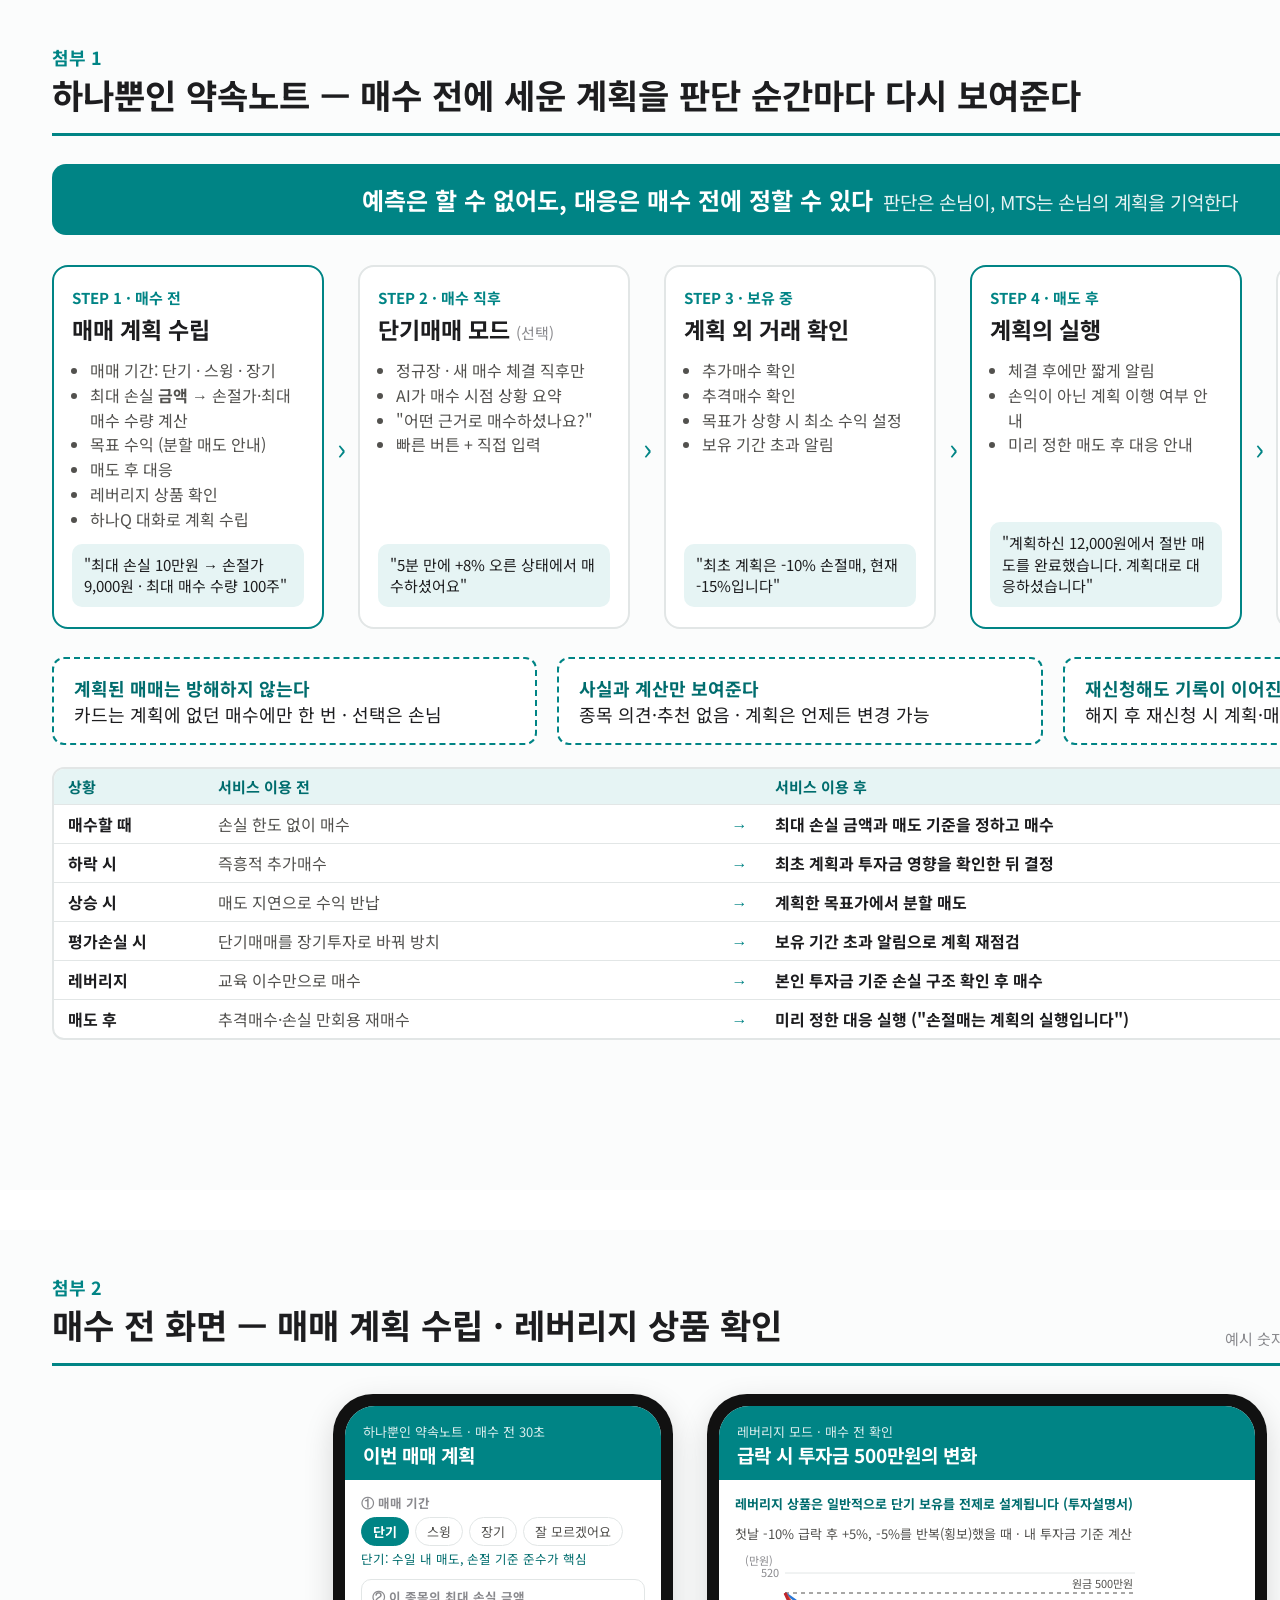
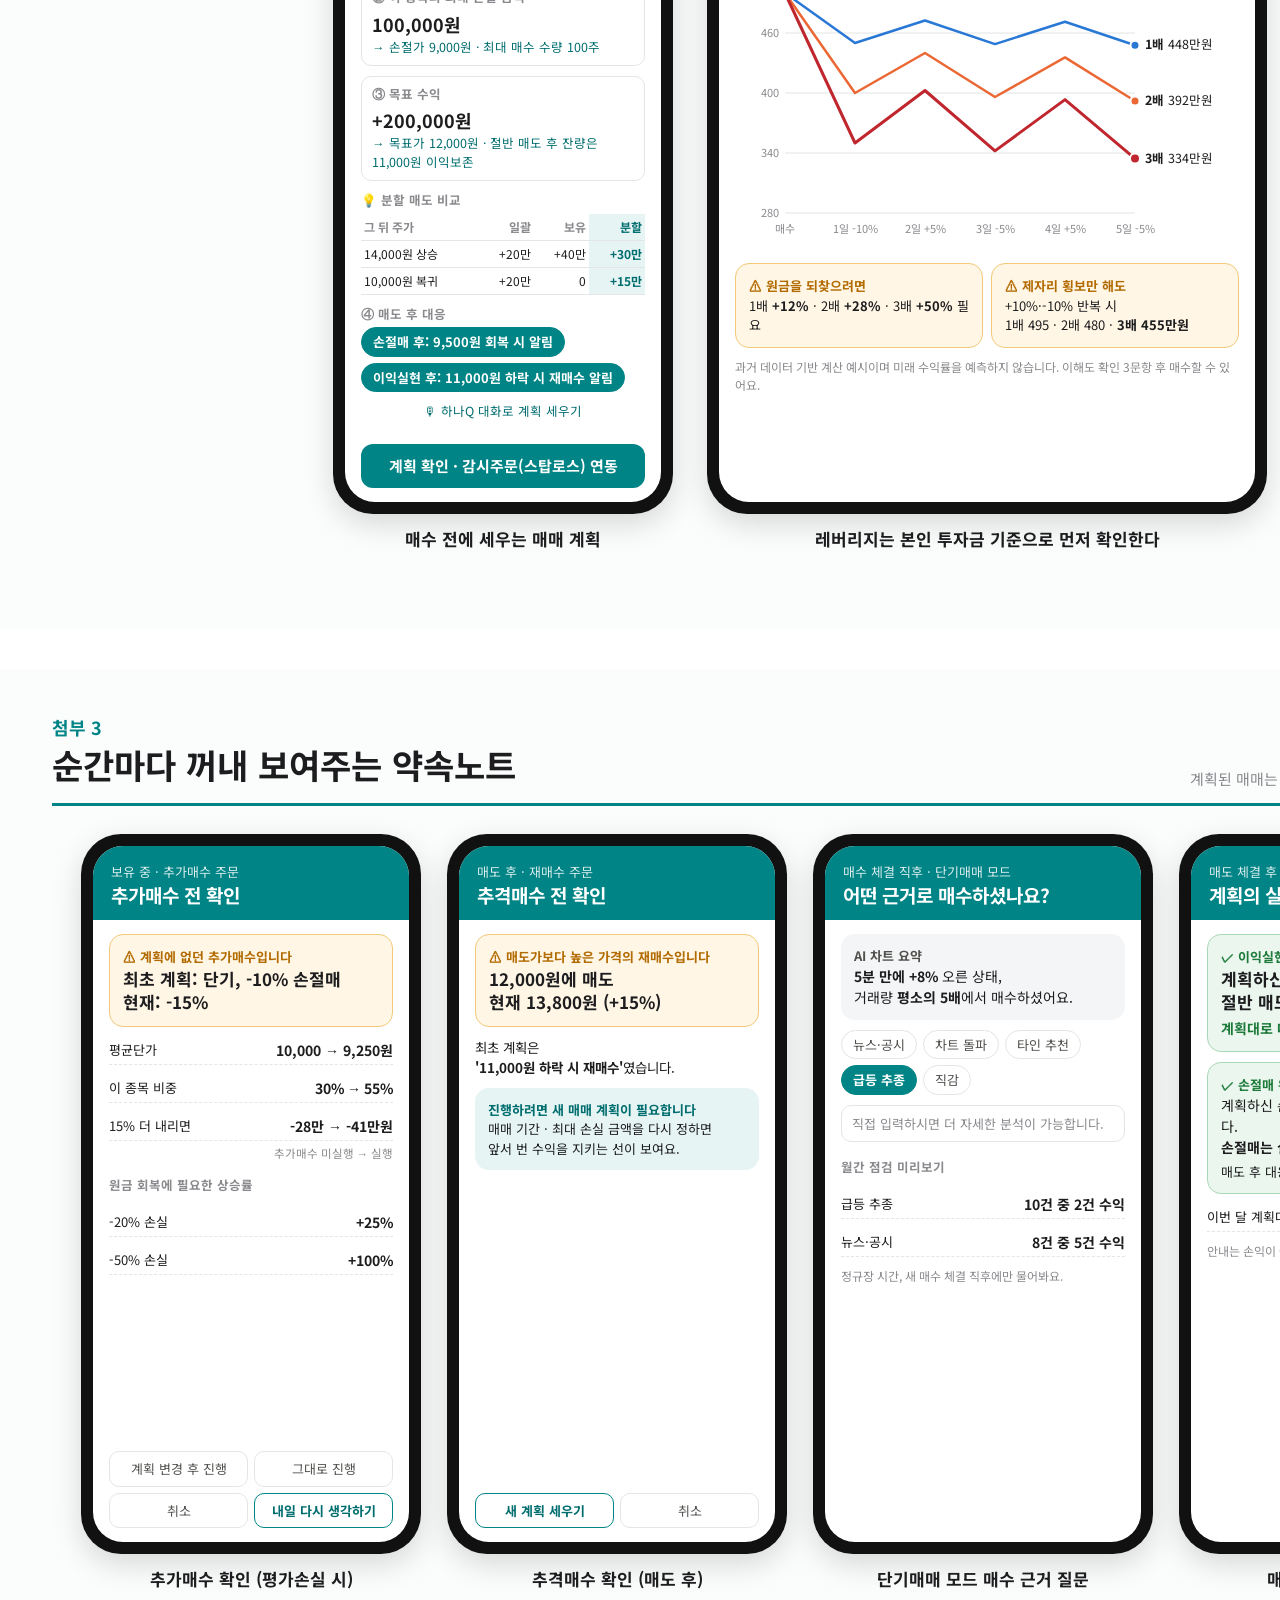
==== commit a555f500: "Align attachment image wording with final terminology Co-Authored-By: Claude Opus 5.5 <noreply@anthr" ====
--- a/contest/report/첨부이미지.html
+++ b/contest/report/첨부이미지.html
@@ -81,72 +81,72 @@
 
 <!-- ================= 1. 서비스 흐름도 ================= -->
 <div class="sheet" id="img1" style="height:1190px">
-  <div class="head"><div><div class="no">첨부 1</div><h1>하나뿐인 약속노트 — 매수 전에 쓰고, 순간마다 꺼내 보여준다</h1></div><div class="note">신청한 손님만 이용하는 '선택한 보호'</div></div>
-  <div class="banner">예측 말고 대응 — 대응은 매수하기 전에 정한다<span>결정은 손님이, 앱은 손님의 약속을 기억한다</span></div>
+  <div class="head"><div><div class="no">첨부 1</div><h1>하나뿐인 약속노트 — 매수 전에 세운 계획을 판단 순간마다 다시 보여준다</h1></div><div class="note">신청한 손님만 이용하는 선택형 서비스</div></div>
+  <div class="banner">예측은 할 수 없어도, 대응은 매수 전에 정할 수 있다<span>판단은 손님이, MTS는 손님의 계획을 기억한다</span></div>
   <div class="flow">
-    <div class="stage hot"><div class="when">STEP 1 · 매수 전</div><h3>약속노트 쓰기</h3>
-      <ul><li>스타일: 단기 · 스윙 · 장기</li><li>최대 손실 <b>금액</b> → 손절가·수량 계산</li><li>익절 목표 (분할 익절 안내)</li><li>손절·익절 후 시나리오</li><li>레버리지: 급락 체험 화면</li><li>AI로 약속 다듬기 (하나Q)</li></ul>
-      <div class="msg">"최대 10만원까지 잃을 수 있어요 → 손절가 9,000원 · 최대 100주"</div></div>
-    <div class="arrow">›</div>
-    <div class="stage"><div class="when">STEP 2 · 매수 직후</div><h3>단타 모드 <span style="font-size:15px;color:var(--muted);font-weight:400">(켠 손님만)</span></h3>
-      <ul><li>정규장 · 새 매수 체결 직후만</li><li>AI가 차트를 한 줄로 요약</li><li>"어떤 근거로 매수하셨나요?"</li><li>빠른 버튼 + 직접 입력</li></ul>
+    <div class="stage hot"><div class="when">STEP 1 · 매수 전</div><h3>매매 계획 수립</h3>
+      <ul><li>매매 기간: 단기 · 스윙 · 장기</li><li>최대 손실 <b>금액</b> → 손절가·최대 매수 수량 계산</li><li>목표 수익 (분할 매도 안내)</li><li>매도 후 대응</li><li>레버리지 상품 확인</li><li>하나Q 대화로 계획 수립</li></ul>
+      <div class="msg">"최대 손실 10만원 → 손절가 9,000원 · 최대 매수 수량 100주"</div></div>
+    <div class="arrow">›</div>
+    <div class="stage"><div class="when">STEP 2 · 매수 직후</div><h3>단기매매 모드 <span style="font-size:15px;color:var(--muted);font-weight:400">(선택)</span></h3>
+      <ul><li>정규장 · 새 매수 체결 직후만</li><li>AI가 매수 시점 상황 요약</li><li>"어떤 근거로 매수하셨나요?"</li><li>빠른 버튼 + 직접 입력</li></ul>
       <div class="msg">"5분 만에 +8% 오른 상태에서 매수하셨어요"</div></div>
     <div class="arrow">›</div>
-    <div class="stage"><div class="when">STEP 3 · 보유 중</div><h3>감정의 순간 가드</h3>
-      <ul><li>물타기 가드 (공포)</li><li>추격매수 가드 (탐욕)</li><li>"더 오를까" → 지킬 수익부터</li><li>스타일 이탈 감지</li></ul>
-      <div class="msg">"처음 약속은 -10%면 정리, 지금 -15%예요"</div></div>
+    <div class="stage"><div class="when">STEP 3 · 보유 중</div><h3>계획 외 거래 확인</h3>
+      <ul><li>추가매수 확인</li><li>추격매수 확인</li><li>목표가 상향 시 최소 수익 설정</li><li>보유 기간 초과 알림</li></ul>
+      <div class="msg">"최초 계획은 -10% 손절매, 현재 -15%입니다"</div></div>
     <div class="arrow">›</div>
     <div class="stage hot"><div class="when">STEP 4 · 매도 후</div><h3>계획의 실행</h3>
-      <ul><li>체결 후에만 짧게 알림</li><li>수익이 아니라 원칙 준수를 칭찬</li><li>미리 정한 다음 시나리오 안내</li></ul>
-      <div class="msg">"정하신 12,000원에서 절반 익절 완료. 원칙을 잘 지키셨어요"</div></div>
-    <div class="arrow">›</div>
-    <div class="stage"><div class="when">STEP 5 · 월간</div><h3>복기 리포트</h3>
-      <ul><li>약속대로 vs 마음 바꾼 매매</li><li>근거별 결과 (단타 모드)</li><li>나의 반복 실수 패턴</li></ul>
-      <div class="msg">"'급등 따라가기' 매수는 10번 중 2번만 수익"</div></div>
+      <ul><li>체결 후에만 짧게 알림</li><li>손익이 아닌 계획 이행 여부 안내</li><li>미리 정한 매도 후 대응 안내</li></ul>
+      <div class="msg">"계획하신 12,000원에서 절반 매도를 완료했습니다. 계획대로 대응하셨습니다"</div></div>
+    <div class="arrow">›</div>
+    <div class="stage"><div class="when">STEP 5 · 월간</div><h3>월간 점검 리포트</h3>
+      <ul><li>계획대로 한 거래 vs 계획을 바꾼 거래</li><li>매수 근거별 성과</li><li>반복되는 위험 행동 확인</li></ul>
+      <div class="msg">"'급등 추종' 근거 매수: 10건 중 2건 수익"</div></div>
   </div>
   <div class="rules">
     <div class="rule"><b>계획된 매매는 방해하지 않는다</b><br>카드는 계획에 없던 매수에만 한 번 · 선택은 손님</div>
-    <div class="rule"><b>사실과 계산만 보여준다</b><br>종목 의견·추천 없음 · 약속은 언제든 변경 가능</div>
-    <div class="rule"><b>떠났다 돌아와도 이어진다</b><br>껐다 켜도 약속·매매 일지가 그대로</div>
+    <div class="rule"><b>사실과 계산만 보여준다</b><br>종목 의견·추천 없음 · 계획은 언제든 변경 가능</div>
+    <div class="rule"><b>재신청해도 기록이 이어진다</b><br>해지 후 재신청 시 계획·매매 기록 유지</div>
   </div>
   <table class="ba">
-    <tr><th>상황</th><th>적용 전</th><th></th><th>적용 후</th></tr>
-    <tr><td class="k">매수할 때</td><td class="b">얼마를 잃을지 모른 채 매수</td><td class="ar">→</td><td class="a">"이번엔 최대 10만원까지"를 약속하고 매수</td></tr>
-    <tr><td class="k">떨어질 때</td><td class="b">감으로 물타기</td><td class="ar">→</td><td class="a">처음 약속과 내 돈 기준 숫자를 보고 결정</td></tr>
-    <tr><td class="k">오를 때</td><td class="b">"더 오를까"로 익절을 미루다 반납, 판 뒤 추격매수</td><td class="ar">→</td><td class="a">약속한 지점에서 분할 익절, 약속한 조건에서만 재진입</td></tr>
-    <tr><td class="k">물렸을 때</td><td class="b">"원래 장기투자였다"며 방치</td><td class="ar">→</td><td class="a">스타일 이탈 알림으로 약속 재점검</td></tr>
-    <tr><td class="k">레버리지</td><td class="b">교육은 클릭으로 이수</td><td class="ar">→</td><td class="a">내 돈으로 급락 결과를 보고 이해한 뒤 매수</td></tr>
-    <tr><td class="k">매도한 뒤</td><td class="b">손절은 패배, 만회하려는 보복 매매</td><td class="ar">→</td><td class="a">"계획의 실행입니다" + 미리 정한 다음 시나리오</td></tr>
+    <tr><th>상황</th><th>서비스 이용 전</th><th></th><th>서비스 이용 후</th></tr>
+    <tr><td class="k">매수할 때</td><td class="b">손실 한도 없이 매수</td><td class="ar">→</td><td class="a">최대 손실 금액과 매도 기준을 정하고 매수</td></tr>
+    <tr><td class="k">하락 시</td><td class="b">즉흥적 추가매수</td><td class="ar">→</td><td class="a">최초 계획과 투자금 영향을 확인한 뒤 결정</td></tr>
+    <tr><td class="k">상승 시</td><td class="b">매도 지연으로 수익 반납</td><td class="ar">→</td><td class="a">계획한 목표가에서 분할 매도</td></tr>
+    <tr><td class="k">평가손실 시</td><td class="b">단기매매를 장기투자로 바꿔 방치</td><td class="ar">→</td><td class="a">보유 기간 초과 알림으로 계획 재점검</td></tr>
+    <tr><td class="k">레버리지</td><td class="b">교육 이수만으로 매수</td><td class="ar">→</td><td class="a">본인 투자금 기준 손실 구조 확인 후 매수</td></tr>
+    <tr><td class="k">매도 후</td><td class="b">추격매수·손실 만회용 재매수</td><td class="ar">→</td><td class="a">미리 정한 대응 실행 ("손절매는 계획의 실행입니다")</td></tr>
   </table>
   <div class="virtual">※ 서비스 구조 예시 (가상)</div>
 </div>
 
 <!-- ================= 2. 매수 플랜 + 레버리지 ================= -->
 <div class="sheet" id="img2">
-  <div class="head"><div><div class="no">첨부 2</div><h1>매수 전 화면 — 약속노트 쓰기 · 레버리지 급락 체험</h1></div><div class="note">예시 숫자: 1만원 × 100주 / 레버리지 500만원 투자</div></div>
+  <div class="head"><div><div class="no">첨부 2</div><h1>매수 전 화면 — 매매 계획 수립 · 레버리지 상품 확인</h1></div><div class="note">예시 숫자: 1만원 × 100주 / 레버리지 500만원 투자</div></div>
   <div class="phones">
     <div class="capw"><div class="phone"><div class="screen">
-      <div class="bar"><div class="t">하나뿐인 약속노트 · 매수 전 30초</div><div class="h">이번 매매의 약속</div></div>
-      <div class="body">
-        <div><div class="lbl">① 이번 매매는?</div><div class="chips"><span class="chip on">단기</span><span class="chip">스윙</span><span class="chip">장기</span><span class="chip">잘 모르겠어요</span></div>
-          <div class="calc" style="margin-top:4px">단기: 며칠 안에 정리, 빠른 손절이 핵심</div></div>
-        <div class="field"><div class="lbl">② 이 포지션에서 최대 얼마까지 잃을 수 있나요?</div><div class="v">100,000원</div><div class="calc">→ 손절가 9,000원 · 최대 100주</div></div>
-        <div class="field"><div class="lbl">③ 목표 수익</div><div class="v">+200,000원</div><div class="calc">→ 목표가 12,000원 · 절반 익절 후 나머지는 11,000원 이익보존</div></div>
-        <div><div class="lbl">💡 분할 익절이 왜 좋아요?</div>
-          <table class="mini"><tr><th>그 뒤 주가</th><th>전량</th><th>버팀</th><th class="me">분할</th></tr>
+      <div class="bar"><div class="t">하나뿐인 약속노트 · 매수 전 30초</div><div class="h">이번 매매 계획</div></div>
+      <div class="body">
+        <div><div class="lbl">① 매매 기간</div><div class="chips"><span class="chip on">단기</span><span class="chip">스윙</span><span class="chip">장기</span><span class="chip">잘 모르겠어요</span></div>
+          <div class="calc" style="margin-top:4px">단기: 수일 내 매도, 손절 기준 준수가 핵심</div></div>
+        <div class="field"><div class="lbl">② 이 종목의 최대 손실 금액</div><div class="v">100,000원</div><div class="calc">→ 손절가 9,000원 · 최대 매수 수량 100주</div></div>
+        <div class="field"><div class="lbl">③ 목표 수익</div><div class="v">+200,000원</div><div class="calc">→ 목표가 12,000원 · 절반 매도 후 잔량은 11,000원 이익보존</div></div>
+        <div><div class="lbl">💡 분할 매도 비교</div>
+          <table class="mini"><tr><th>그 뒤 주가</th><th>일괄</th><th>보유</th><th class="me">분할</th></tr>
           <tr><td>14,000원 상승</td><td>+20만</td><td>+40만</td><td class="me">+30만</td></tr>
           <tr><td>10,000원 복귀</td><td>+20만</td><td>0</td><td class="me">+15만</td></tr></table></div>
-        <div><div class="lbl">④ 매도 후 시나리오</div><div class="chips"><span class="chip on">손절 후: 9,500원 회복 시 알림</span><span class="chip on">익절 후: 11,000원까지 내려오면 재진입 알림</span></div></div>
-        <div style="font-size:12.5px;color:var(--teal-d);text-align:center">🎙 하나Q에게 말로 약속 쓰기</div>
-        <div class="btn">약속 확인 · 감시주문(스탑로스) 연결</div>
-      </div></div></div><div class="cap">매수 전에 쓰는 약속 3가지</div></div>
+        <div><div class="lbl">④ 매도 후 대응</div><div class="chips"><span class="chip on">손절매 후: 9,500원 회복 시 알림</span><span class="chip on">이익실현 후: 11,000원 하락 시 재매수 알림</span></div></div>
+        <div style="font-size:12.5px;color:var(--teal-d);text-align:center">🎙 하나Q 대화로 계획 세우기</div>
+        <div class="btn">계획 확인 · 감시주문(스탑로스) 연동</div>
+      </div></div></div><div class="cap">매수 전에 세우는 매매 계획</div></div>
 
     <div class="capw"><div class="phone" style="width:560px"><div class="screen">
-      <div class="bar"><div class="t">레버리지 모드 · 매수 전 확인</div><div class="h">급락이 오면 내 500만원은?</div></div>
+      <div class="bar"><div class="t">레버리지 모드 · 매수 전 확인</div><div class="h">급락 시 투자금 500만원의 변화</div></div>
       <div class="body">
         <div style="font-size:13px;color:var(--teal-d);font-weight:700">레버리지 상품은 일반적으로 단기 보유를 전제로 설계됩니다 (투자설명서)</div>
         <div style="font-size:13px;color:var(--ink2)">첫날 -10% 급락 후 +5%, -5%를 반복(횡보)했을 때 · 내 투자금 기준 계산</div>
-        <svg width="510" height="300" viewBox="0 0 510 300" role="img" aria-label="본주, 2배, 3배 레버리지의 평가금액 변화">
+        <svg width="510" height="300" viewBox="0 0 510 300" role="img" aria-label="1배, 2배, 3배 레버리지의 평가금액 변화">
           <!-- axes: x 0..5 days -> 50..400 ; y 300..520만원 -> 260..20 -->
           <g stroke="#e2e6e6" stroke-width="1">
             <line x1="50" y1="20" x2="400" y2="20"/><line x1="50" y1="80" x2="400" y2="80"/><line x1="50" y1="140" x2="400" y2="140"/><line x1="50" y1="200" x2="400" y2="200"/><line x1="50" y1="260" x2="400" y2="260"/>
@@ -166,17 +166,17 @@
           <polyline fill="none" stroke="#c0262d" stroke-width="3" stroke-linejoin="round" points="50,40 120,190 190,137.5 260,197.9 330,146.6 400,205.6"/>
           <g><circle cx="400" cy="92.2" r="4.5" fill="#2a78d6" stroke="#fff" stroke-width="2"/><circle cx="400" cy="148" r="4.5" fill="#eb6834" stroke="#fff" stroke-width="2"/><circle cx="400" cy="205.6" r="5" fill="#c0262d" stroke="#fff" stroke-width="2"/></g>
           <g font-size="12.5" fill="#1d1d1f">
-            <text x="410" y="96"><tspan font-weight="700">본주</tspan> 448만원</text>
+            <text x="410" y="96"><tspan font-weight="700">1배</tspan> 448만원</text>
             <text x="410" y="152"><tspan font-weight="700">2배</tspan> 392만원</text>
             <text x="410" y="210"><tspan font-weight="700">3배</tspan> 334만원</text>
           </g>
         </svg>
         <div style="display:flex;gap:8px">
-          <div class="card warn" style="flex:1"><div class="ic">⚠ 원금을 되찾으려면</div><div style="font-size:13px">본주 <b>+12%</b> · 2배 <b>+28%</b> · 3배 <b>+50%</b> 필요</div></div>
-          <div class="card warn" style="flex:1"><div class="ic">⚠ 제자리 횡보만 해도</div><div style="font-size:13px">+10%·-10% 반복 시<br>본주 495 · 2배 480 · <b>3배 455만원</b></div></div>
+          <div class="card warn" style="flex:1"><div class="ic">⚠ 원금을 되찾으려면</div><div style="font-size:13px">1배 <b>+12%</b> · 2배 <b>+28%</b> · 3배 <b>+50%</b> 필요</div></div>
+          <div class="card warn" style="flex:1"><div class="ic">⚠ 제자리 횡보만 해도</div><div style="font-size:13px">+10%·-10% 반복 시<br>1배 495 · 2배 480 · <b>3배 455만원</b></div></div>
         </div>
         <div style="font-size:12px;color:var(--muted)">과거 데이터 기반 계산 예시이며 미래 수익률을 예측하지 않습니다. 이해도 확인 3문항 후 매수할 수 있어요.</div>
-      </div></div></div><div class="cap">레버리지는 '내 돈'으로 먼저 체험한다</div></div>
+      </div></div></div><div class="cap">레버리지는 본인 투자금 기준으로 먼저 확인한다</div></div>
   </div>
   <div class="virtual">※ 화면 예시 (가상)</div>
 </div>
@@ -186,48 +186,48 @@
   <div class="head"><div><div class="no">첨부 3</div><h1>순간마다 꺼내 보여주는 약속노트</h1></div><div class="note">계획된 매매는 방해하지 않고, 계획에 없던 순간에만 한 번</div></div>
   <div class="phones" style="gap:26px">
     <div class="capw"><div class="phone"><div class="screen">
-      <div class="bar"><div class="t">보유 중 · 추가 매수 주문</div><div class="h">물타기 전에 확인해요</div></div>
-      <div class="body">
-        <div class="card warn"><div class="ic">⚠ 약속에 없던 추가 매수예요</div><div class="big">처음 약속: 단기, -10%면 정리<br>지금: -15%</div></div>
-        <div class="row"><span>평균 단가</span><b>10,000 → 9,250원</b></div>
+      <div class="bar"><div class="t">보유 중 · 추가매수 주문</div><div class="h">추가매수 전 확인</div></div>
+      <div class="body">
+        <div class="card warn"><div class="ic">⚠ 계획에 없던 추가매수입니다</div><div class="big">최초 계획: 단기, -10% 손절매<br>현재: -15%</div></div>
+        <div class="row"><span>평균단가</span><b>10,000 → 9,250원</b></div>
         <div class="row"><span>이 종목 비중</span><b>30% → 55%</b></div>
         <div class="row"><span>15% 더 내리면</span><b style="white-space:nowrap">-28만 → -41만원</b></div>
-        <div style="font-size:11.5px;color:var(--muted);text-align:right;margin-top:-6px">물타기 안 할 때 → 할 때</div>
+        <div style="font-size:11.5px;color:var(--muted);text-align:right;margin-top:-6px">추가매수 미실행 → 실행</div>
         <div class="lbl" style="margin-top:4px">원금 회복에 필요한 상승률</div>
         <div class="row"><span>-20% 손실</span><b>+25%</b></div>
         <div class="row"><span>-50% 손실</span><b>+100%</b></div>
-        <div class="btns"><div class="btn2">약속 바꾸고 진행</div><div class="btn2">그대로 진행</div><div class="btn2">취소</div><div class="btn2" style="border-color:var(--teal);color:var(--teal-d);font-weight:700">내일 다시 생각하기</div></div>
-      </div></div></div><div class="cap">물타기 가드 (공포)</div></div>
-
-    <div class="capw"><div class="phone"><div class="screen">
-      <div class="bar"><div class="t">익절 후 · 다시 매수 주문</div><div class="h">추격매수 전에 확인해요</div></div>
-      <div class="body">
-        <div class="card warn"><div class="ic">⚠ 판 가격보다 비싸게 다시 사요</div><div class="big">12,000원에 익절<br>지금 13,800원 (+15%)</div></div>
-        <div style="font-size:13.5px">처음 정한 익절 후 시나리오는<br><b>'11,000원까지 내려오면 재진입'</b>이었어요.</div>
-        <div class="card" style="background:var(--teal-l)"><div class="ic" style="color:var(--teal-d)">진행하려면 새 약속이 필요해요</div><div style="font-size:13px">스타일 · 최대 손실 금액을 다시 정하면<br>앞서 번 수익을 지키는 선이 보여요.</div></div>
-        <div class="btns"><div class="btn2" style="border-color:var(--teal);color:var(--teal-d);font-weight:700">새 약속 쓰기</div><div class="btn2">취소</div></div>
-      </div></div></div><div class="cap">추격매수 가드 (탐욕)</div></div>
-
-    <div class="capw"><div class="phone"><div class="screen">
-      <div class="bar"><div class="t">매수 체결 직후 · 단타 모드</div><div class="h">어떤 근거로 매수하셨나요?</div></div>
+        <div class="btns"><div class="btn2">계획 변경 후 진행</div><div class="btn2">그대로 진행</div><div class="btn2">취소</div><div class="btn2" style="border-color:var(--teal);color:var(--teal-d);font-weight:700">내일 다시 생각하기</div></div>
+      </div></div></div><div class="cap">추가매수 확인 (평가손실 시)</div></div>
+
+    <div class="capw"><div class="phone"><div class="screen">
+      <div class="bar"><div class="t">매도 후 · 재매수 주문</div><div class="h">추격매수 전 확인</div></div>
+      <div class="body">
+        <div class="card warn"><div class="ic">⚠ 매도가보다 높은 가격의 재매수입니다</div><div class="big">12,000원에 매도<br>현재 13,800원 (+15%)</div></div>
+        <div style="font-size:13.5px">최초 계획은<br><b>'11,000원 하락 시 재매수'</b>였습니다.</div>
+        <div class="card" style="background:var(--teal-l)"><div class="ic" style="color:var(--teal-d)">진행하려면 새 매매 계획이 필요합니다</div><div style="font-size:13px">매매 기간 · 최대 손실 금액을 다시 정하면<br>앞서 번 수익을 지키는 선이 보여요.</div></div>
+        <div class="btns"><div class="btn2" style="border-color:var(--teal);color:var(--teal-d);font-weight:700">새 계획 세우기</div><div class="btn2">취소</div></div>
+      </div></div></div><div class="cap">추격매수 확인 (매도 후)</div></div>
+
+    <div class="capw"><div class="phone"><div class="screen">
+      <div class="bar"><div class="t">매수 체결 직후 · 단기매매 모드</div><div class="h">어떤 근거로 매수하셨나요?</div></div>
       <div class="body">
         <div class="card" style="background:#f3f5f7"><div class="ic" style="color:var(--ink2)">AI 차트 요약</div><div style="font-size:14px"><b>5분 만에 +8%</b> 오른 상태,<br>거래량 <b>평소의 5배</b>에서 매수하셨어요.</div></div>
-        <div class="chips"><span class="chip">뉴스·공시</span><span class="chip">차트 돌파</span><span class="chip">남의 추천</span><span class="chip on">급등 따라가기</span><span class="chip">그냥 느낌</span></div>
+        <div class="chips"><span class="chip">뉴스·공시</span><span class="chip">차트 돌파</span><span class="chip">타인 추천</span><span class="chip on">급등 추종</span><span class="chip">직감</span></div>
         <div class="field" style="color:var(--muted);font-size:13px">직접 입력하시면 더 자세한 분석이 가능합니다.</div>
-        <div class="lbl" style="margin-top:6px">월간 복기 미리보기</div>
-        <div class="row"><span>급등 따라가기</span><b>10번 중 2번 수익</b></div>
-        <div class="row"><span>뉴스·공시</span><b>8번 중 5번 수익</b></div>
+        <div class="lbl" style="margin-top:6px">월간 점검 미리보기</div>
+        <div class="row"><span>급등 추종</span><b>10건 중 2건 수익</b></div>
+        <div class="row"><span>뉴스·공시</span><b>8건 중 5건 수익</b></div>
         <div style="font-size:12px;color:var(--muted)">정규장 시간, 새 매수 체결 직후에만 물어봐요.</div>
-      </div></div></div><div class="cap">단타 모드 근거 인터뷰</div></div>
+      </div></div></div><div class="cap">단기매매 모드 매수 근거 질문</div></div>
 
     <div class="capw"><div class="phone"><div class="screen">
       <div class="bar"><div class="t">매도 체결 후</div><div class="h">계획의 실행</div></div>
       <div class="body">
-        <div class="card good"><div class="ic">✓ 익절 완료</div><div class="big">정하신 12,000원(+20%)에서<br>절반 익절을 완료했어요.</div><div style="margin-top:4px;font-weight:700;color:var(--good)">원칙을 잘 지키셨어요.</div></div>
-        <div class="card good"><div class="ic">✓ 손절 완료</div><div style="font-size:14px">정하신 손절선 9,000원에서 정리했어요.<br><b>손절은 실패가 아니라 계획의 실행입니다.</b></div><div style="font-size:13px;margin-top:4px">다음 시나리오: 9,500원 회복 시 알림</div></div>
-        <div class="row"><span>이번 달 원칙 지킨 매매</span><b>7 / 9회</b></div>
-        <div style="font-size:12px;color:var(--muted)">칭찬은 수익이 아니라 원칙을 지켰는지에 드려요.</div>
-      </div></div></div><div class="cap">매도 후 원칙 준수 확인</div></div>
+        <div class="card good"><div class="ic">✓ 이익실현 완료</div><div class="big">계획하신 12,000원(+20%)에서<br>절반 매도를 완료했습니다.</div><div style="margin-top:4px;font-weight:700;color:var(--good)">계획대로 대응하셨습니다.</div></div>
+        <div class="card good"><div class="ic">✓ 손절매 완료</div><div style="font-size:14px">계획하신 손절가 9,000원에서 매도했습니다.<br><b>손절매는 실패가 아니라 계획의 실행입니다.</b></div><div style="font-size:13px;margin-top:4px">매도 후 대응: 9,500원 회복 시 알림</div></div>
+        <div class="row"><span>이번 달 계획대로 한 거래</span><b>7 / 9회</b></div>
+        <div style="font-size:12px;color:var(--muted)">안내는 손익이 아닌 계획 이행 여부를 기준으로 합니다.</div>
+      </div></div></div><div class="cap">매도 후 계획 이행 안내</div></div>
   </div>
   <div class="virtual">※ 화면 예시 (가상) · 숫자는 계산 예시</div>
 </div>
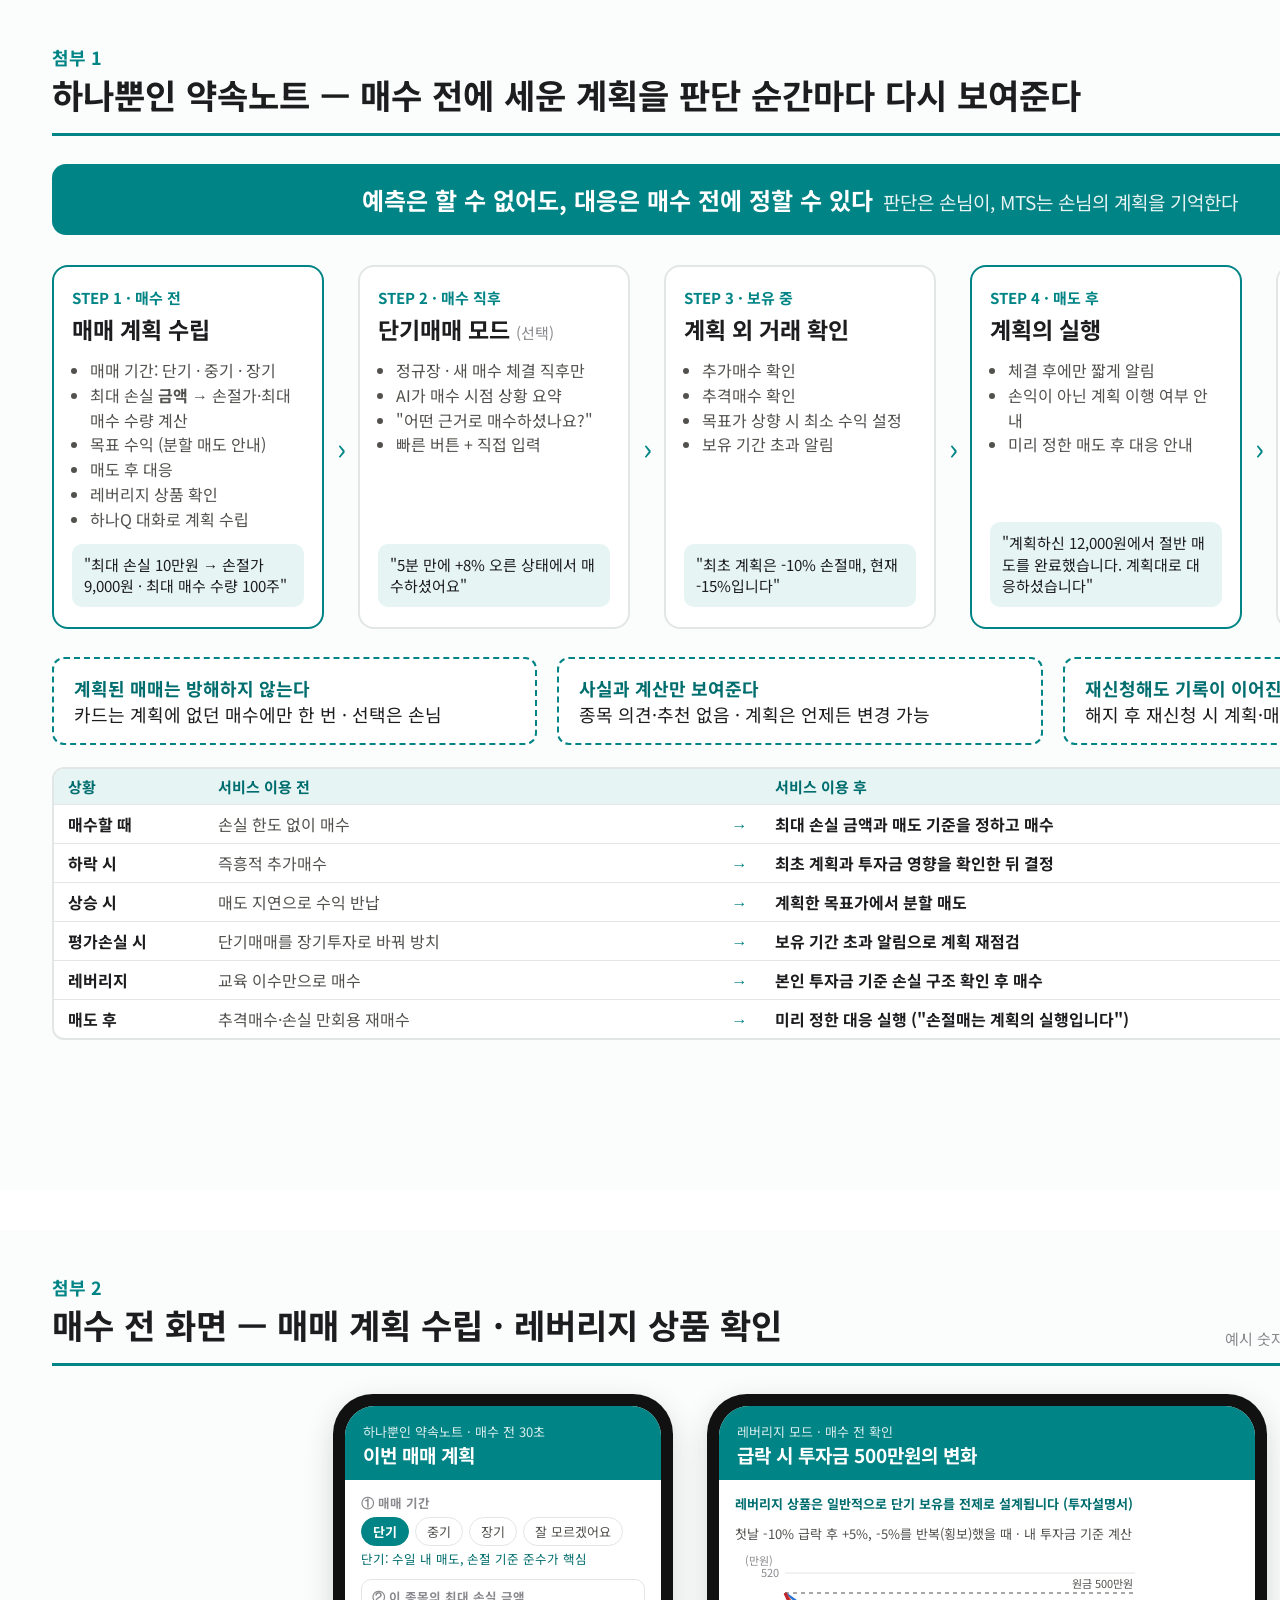
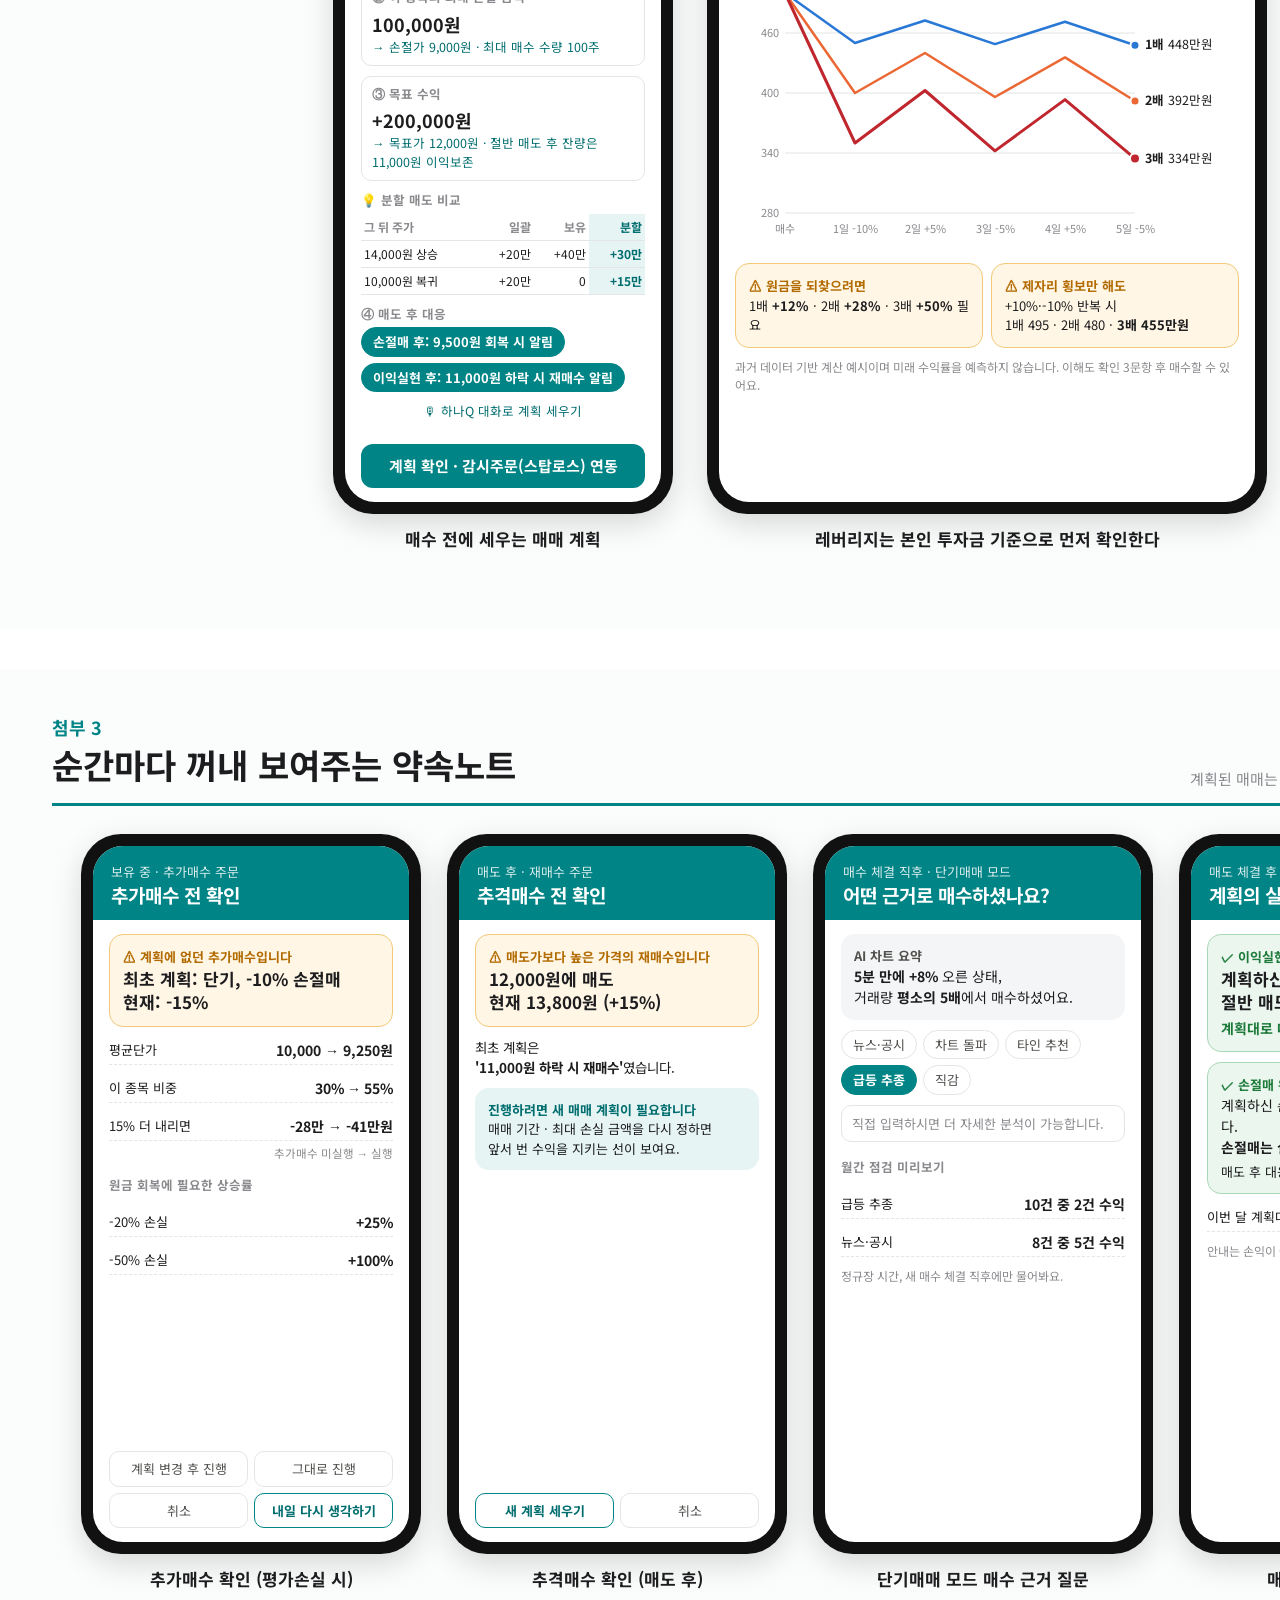
==== commit 5f6f2e9c: "Use 단기·중기·장기; add Hana consumer-protection charter, advisory panel, leverage net-buying scale Co-Aut" ====
--- a/contest/report/첨부이미지.html
+++ b/contest/report/첨부이미지.html
@@ -85,7 +85,7 @@
   <div class="banner">예측은 할 수 없어도, 대응은 매수 전에 정할 수 있다<span>판단은 손님이, MTS는 손님의 계획을 기억한다</span></div>
   <div class="flow">
     <div class="stage hot"><div class="when">STEP 1 · 매수 전</div><h3>매매 계획 수립</h3>
-      <ul><li>매매 기간: 단기 · 스윙 · 장기</li><li>최대 손실 <b>금액</b> → 손절가·최대 매수 수량 계산</li><li>목표 수익 (분할 매도 안내)</li><li>매도 후 대응</li><li>레버리지 상품 확인</li><li>하나Q 대화로 계획 수립</li></ul>
+      <ul><li>매매 기간: 단기 · 중기 · 장기</li><li>최대 손실 <b>금액</b> → 손절가·최대 매수 수량 계산</li><li>목표 수익 (분할 매도 안내)</li><li>매도 후 대응</li><li>레버리지 상품 확인</li><li>하나Q 대화로 계획 수립</li></ul>
       <div class="msg">"최대 손실 10만원 → 손절가 9,000원 · 최대 매수 수량 100주"</div></div>
     <div class="arrow">›</div>
     <div class="stage"><div class="when">STEP 2 · 매수 직후</div><h3>단기매매 모드 <span style="font-size:15px;color:var(--muted);font-weight:400">(선택)</span></h3>
@@ -128,7 +128,7 @@
     <div class="capw"><div class="phone"><div class="screen">
       <div class="bar"><div class="t">하나뿐인 약속노트 · 매수 전 30초</div><div class="h">이번 매매 계획</div></div>
       <div class="body">
-        <div><div class="lbl">① 매매 기간</div><div class="chips"><span class="chip on">단기</span><span class="chip">스윙</span><span class="chip">장기</span><span class="chip">잘 모르겠어요</span></div>
+        <div><div class="lbl">① 매매 기간</div><div class="chips"><span class="chip on">단기</span><span class="chip">중기</span><span class="chip">장기</span><span class="chip">잘 모르겠어요</span></div>
           <div class="calc" style="margin-top:4px">단기: 수일 내 매도, 손절 기준 준수가 핵심</div></div>
         <div class="field"><div class="lbl">② 이 종목의 최대 손실 금액</div><div class="v">100,000원</div><div class="calc">→ 손절가 9,000원 · 최대 매수 수량 100주</div></div>
         <div class="field"><div class="lbl">③ 목표 수익</div><div class="v">+200,000원</div><div class="calc">→ 목표가 12,000원 · 절반 매도 후 잔량은 11,000원 이익보존</div></div>
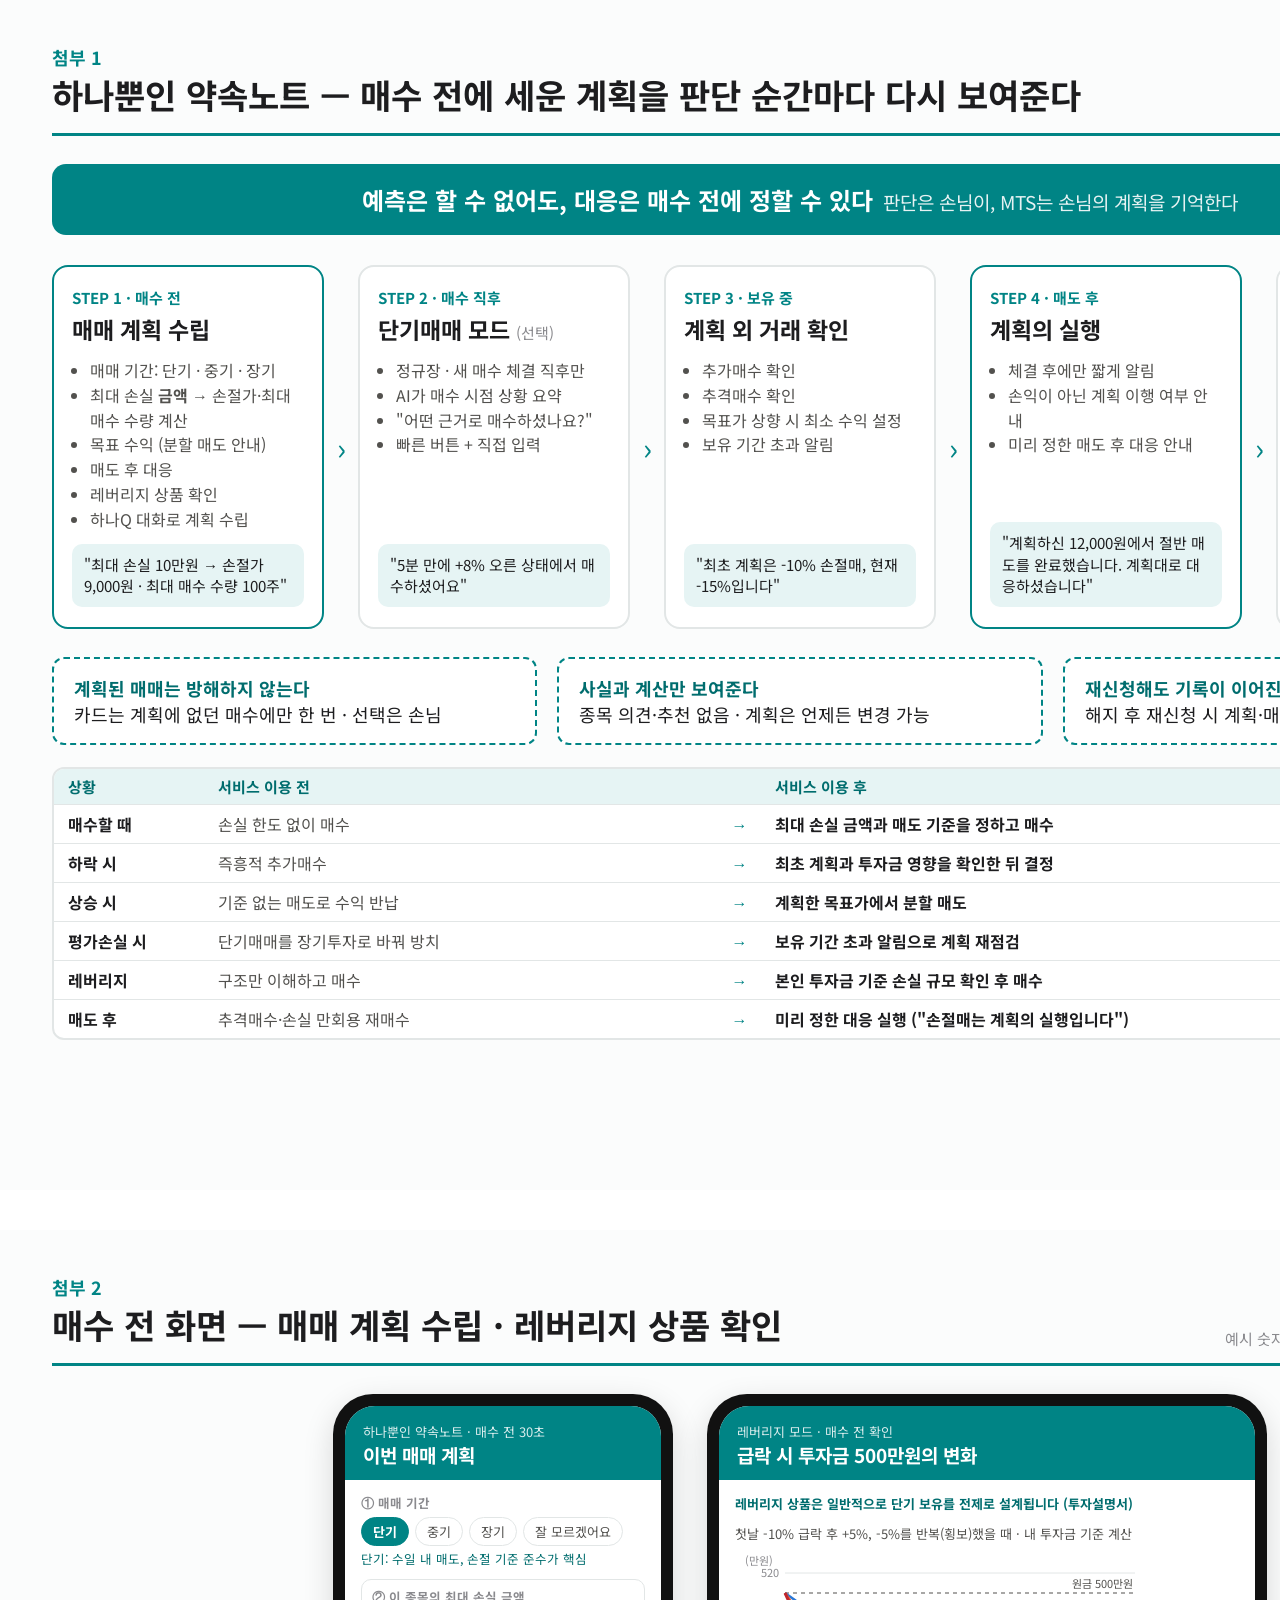
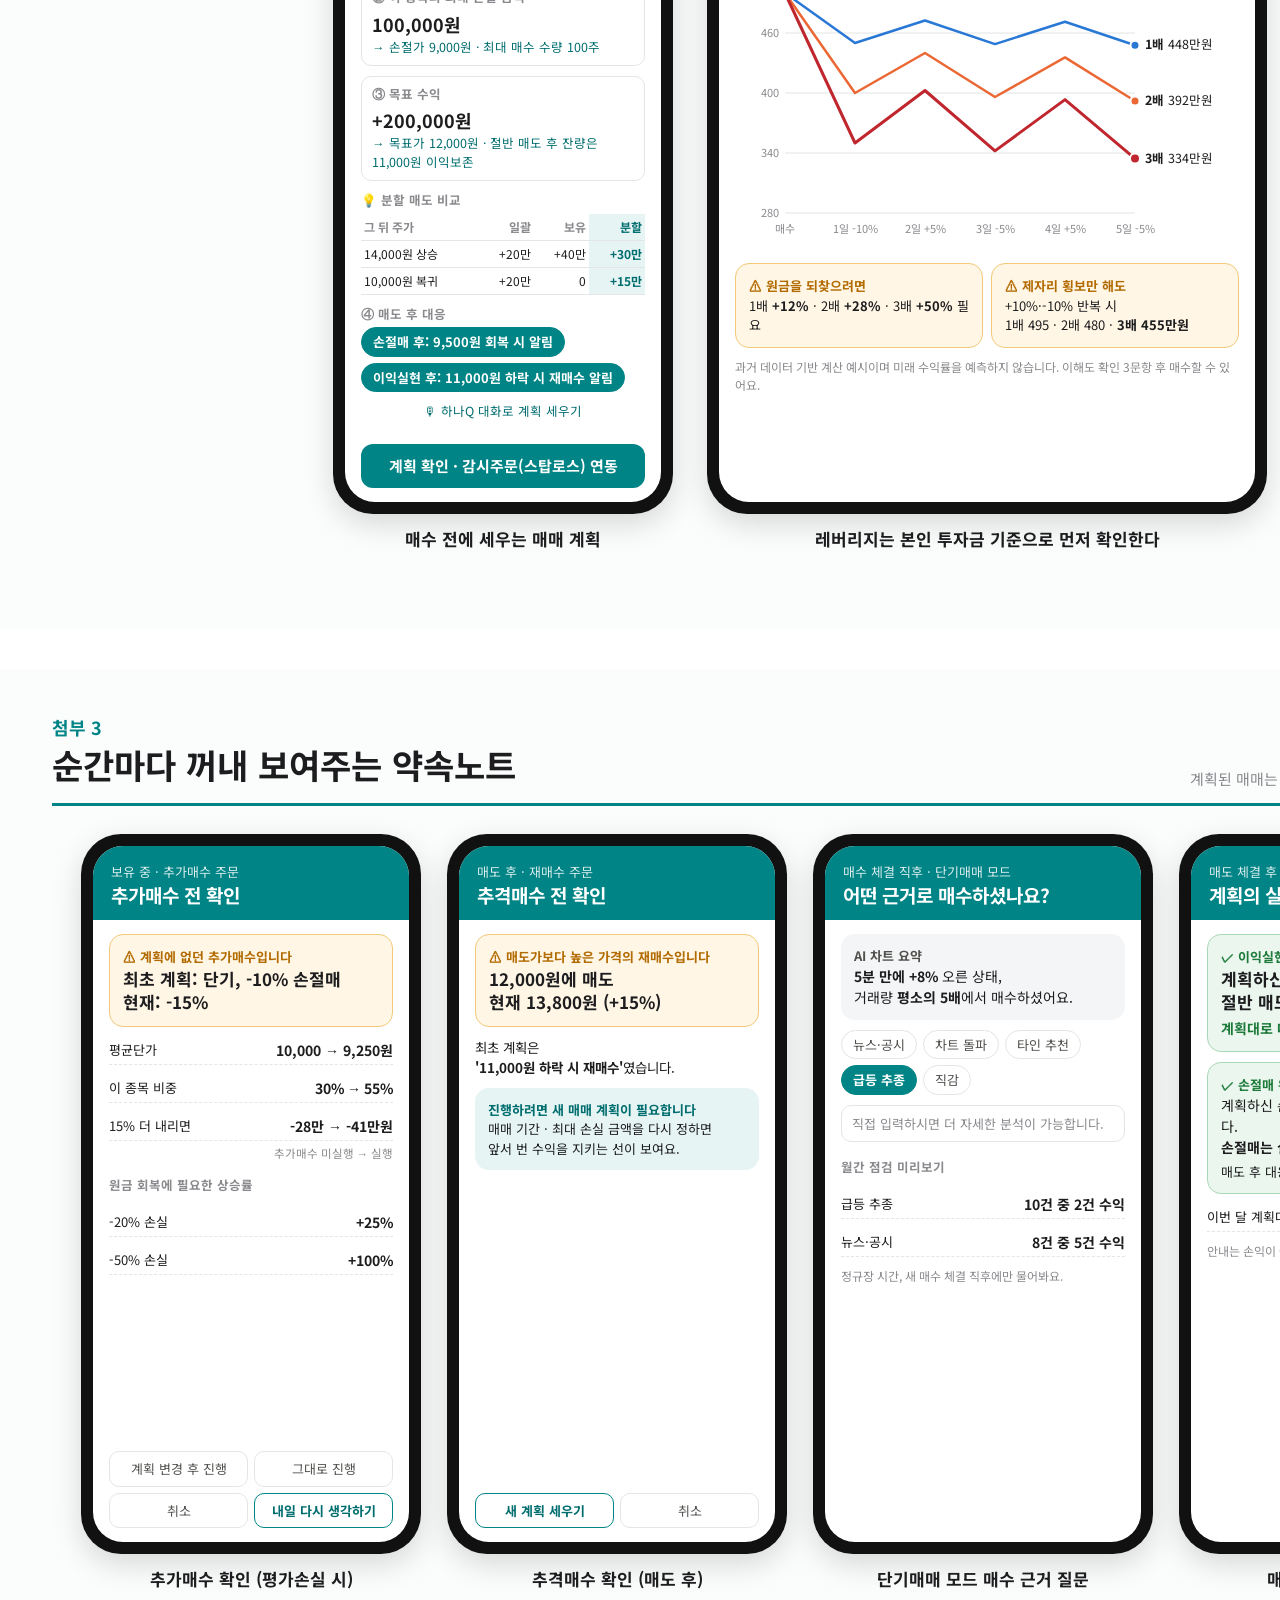
==== commit 6282f92c: "Correct author's leverage experience; reframe pre-education as complemented, not deficient Co-Author" ====
--- a/contest/report/첨부이미지.html
+++ b/contest/report/첨부이미지.html
@@ -113,9 +113,9 @@
     <tr><th>상황</th><th>서비스 이용 전</th><th></th><th>서비스 이용 후</th></tr>
     <tr><td class="k">매수할 때</td><td class="b">손실 한도 없이 매수</td><td class="ar">→</td><td class="a">최대 손실 금액과 매도 기준을 정하고 매수</td></tr>
     <tr><td class="k">하락 시</td><td class="b">즉흥적 추가매수</td><td class="ar">→</td><td class="a">최초 계획과 투자금 영향을 확인한 뒤 결정</td></tr>
-    <tr><td class="k">상승 시</td><td class="b">매도 지연으로 수익 반납</td><td class="ar">→</td><td class="a">계획한 목표가에서 분할 매도</td></tr>
+    <tr><td class="k">상승 시</td><td class="b">기준 없는 매도로 수익 반납</td><td class="ar">→</td><td class="a">계획한 목표가에서 분할 매도</td></tr>
     <tr><td class="k">평가손실 시</td><td class="b">단기매매를 장기투자로 바꿔 방치</td><td class="ar">→</td><td class="a">보유 기간 초과 알림으로 계획 재점검</td></tr>
-    <tr><td class="k">레버리지</td><td class="b">교육 이수만으로 매수</td><td class="ar">→</td><td class="a">본인 투자금 기준 손실 구조 확인 후 매수</td></tr>
+    <tr><td class="k">레버리지</td><td class="b">구조만 이해하고 매수</td><td class="ar">→</td><td class="a">본인 투자금 기준 손실 규모 확인 후 매수</td></tr>
     <tr><td class="k">매도 후</td><td class="b">추격매수·손실 만회용 재매수</td><td class="ar">→</td><td class="a">미리 정한 대응 실행 ("손절매는 계획의 실행입니다")</td></tr>
   </table>
   <div class="virtual">※ 서비스 구조 예시 (가상)</div>
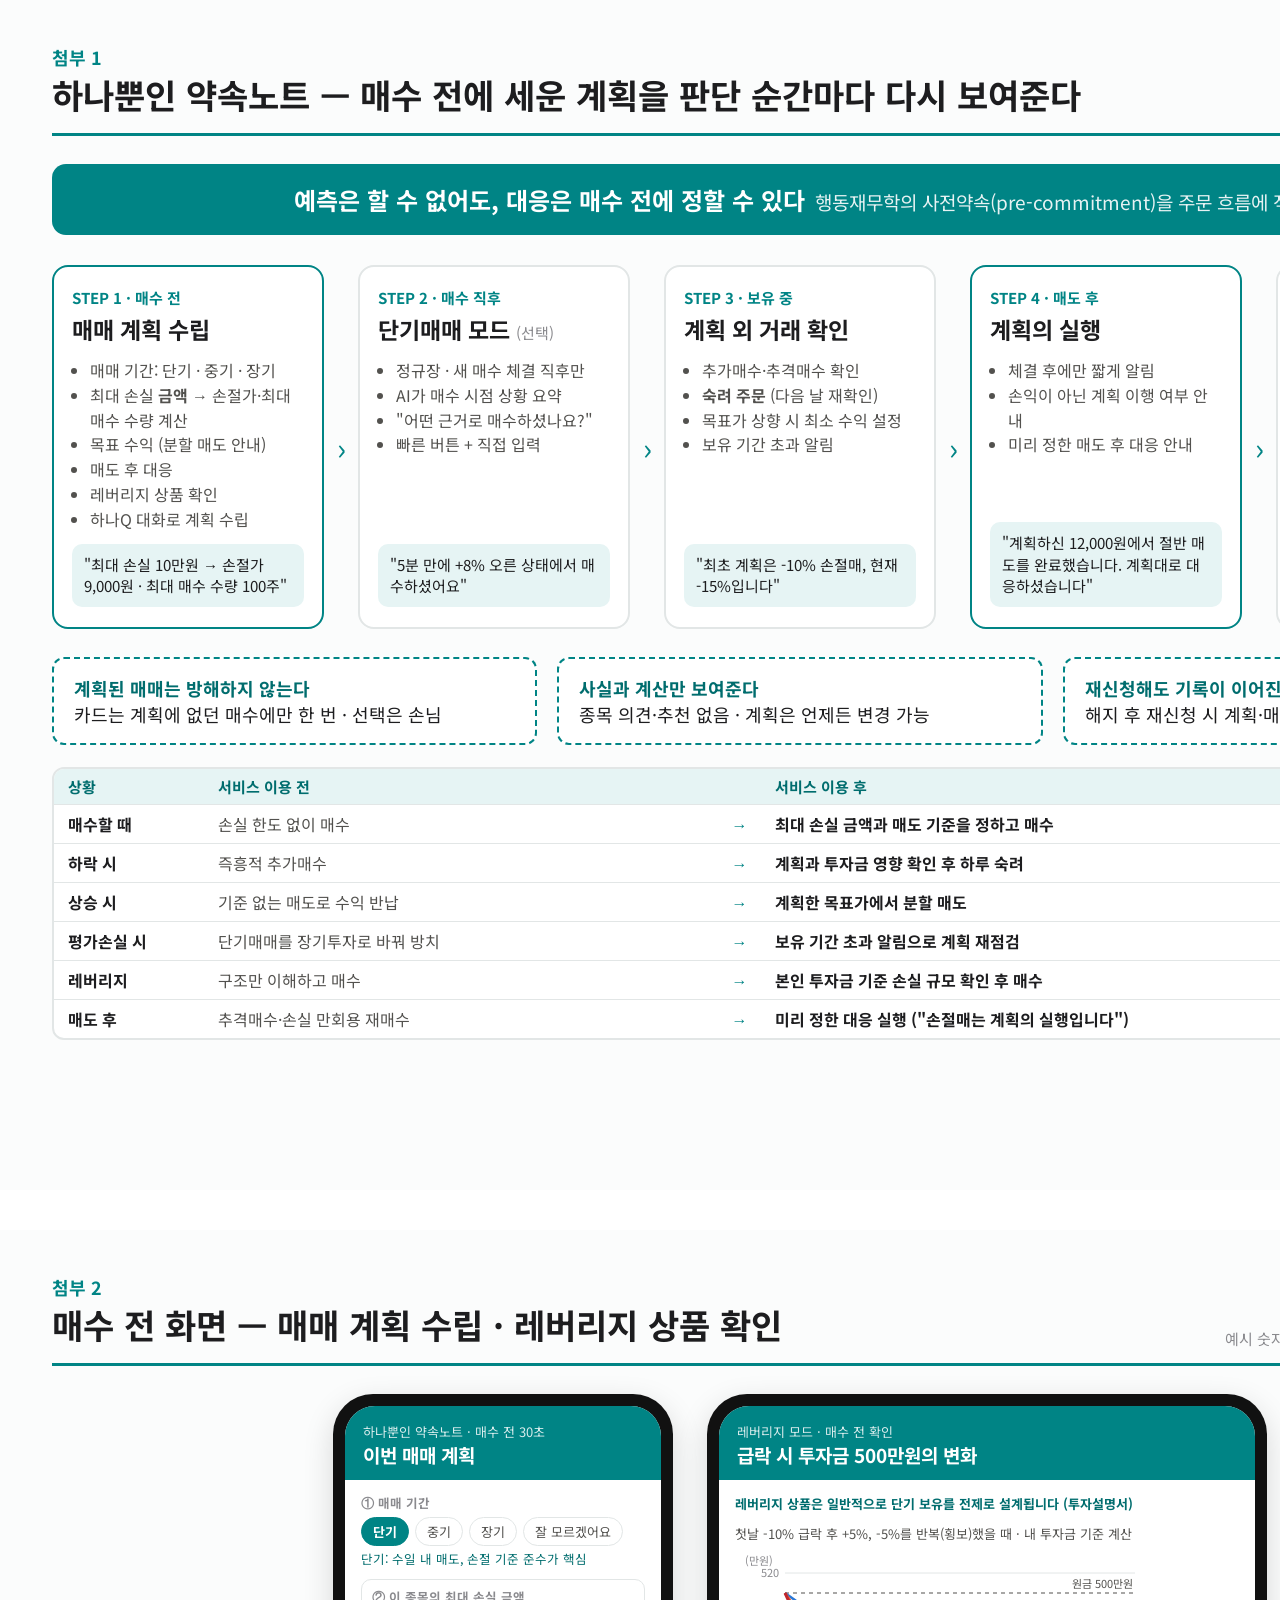
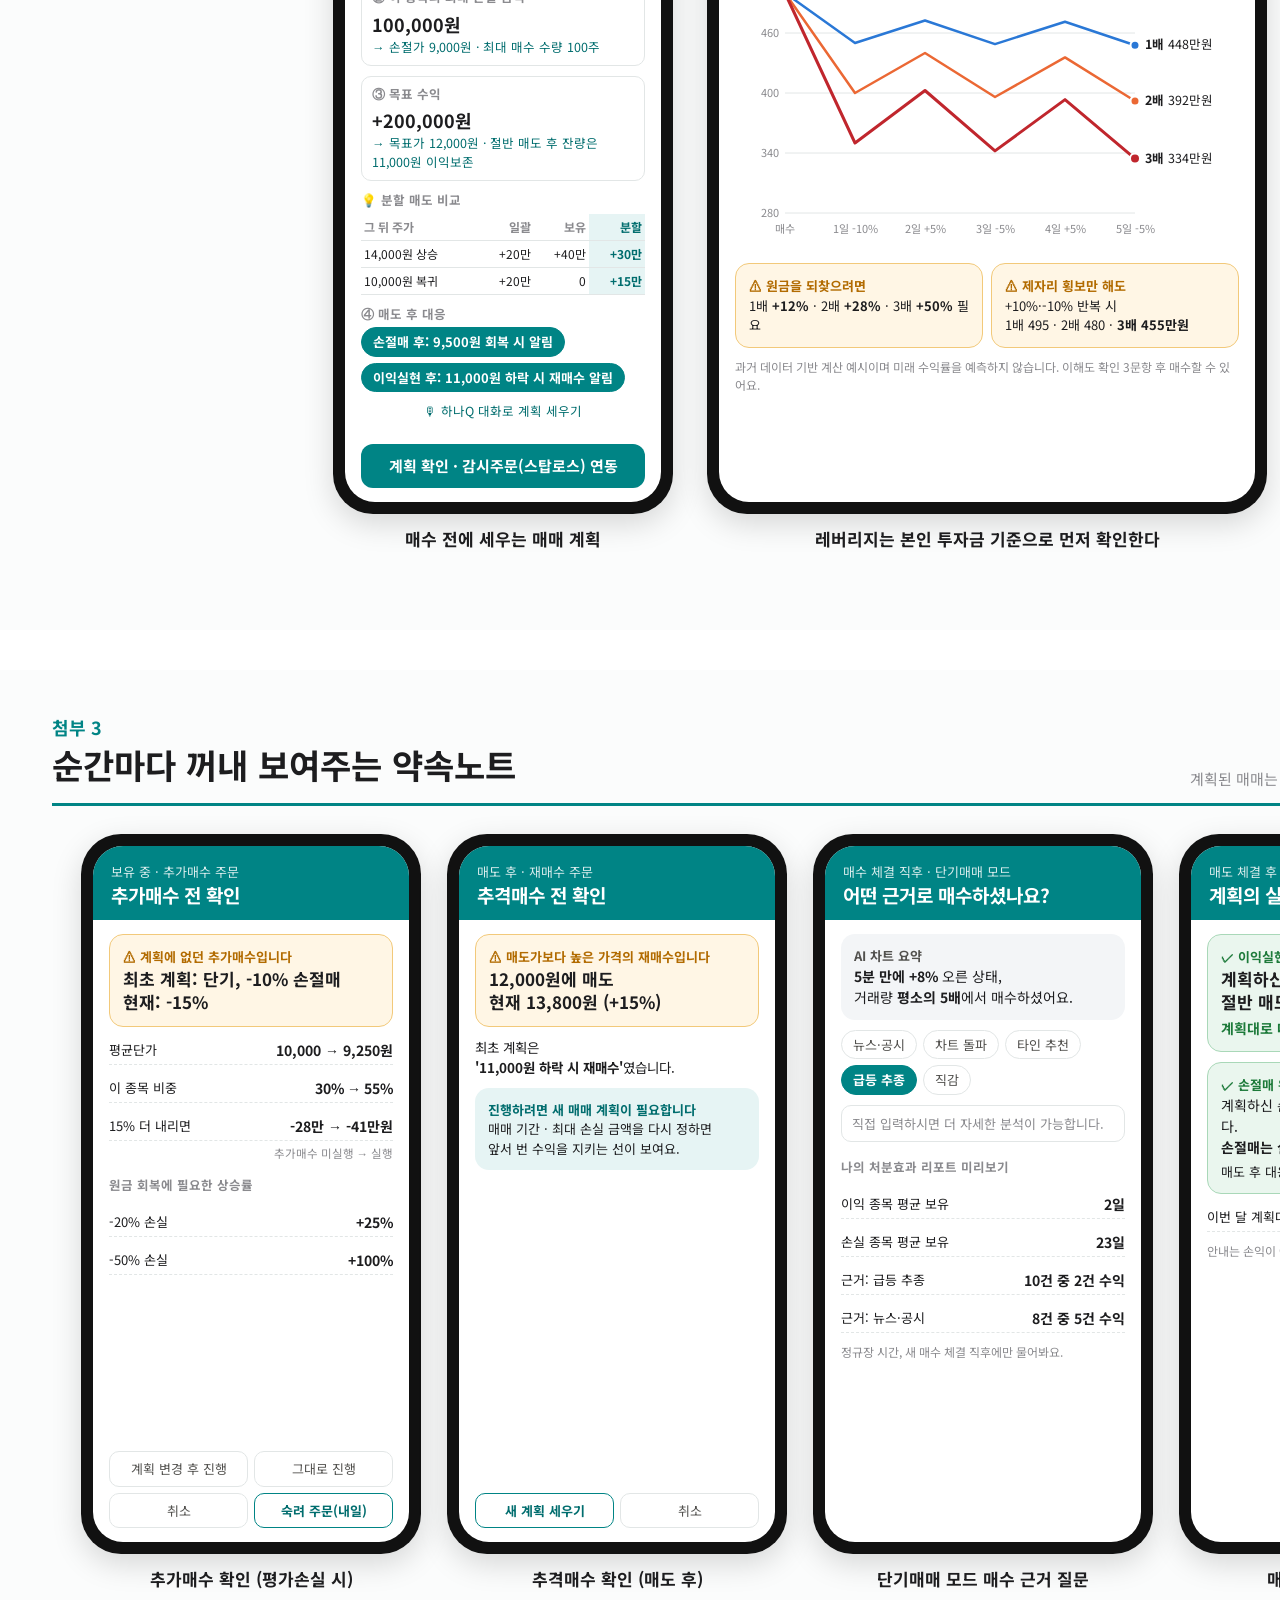
==== commit 90d0274f: "Strengthen novelty (pre-commitment, cooling-off order, personal disposition-effect report); add gap " ====
--- a/contest/report/첨부이미지.html
+++ b/contest/report/첨부이미지.html
@@ -82,7 +82,7 @@
 <!-- ================= 1. 서비스 흐름도 ================= -->
 <div class="sheet" id="img1" style="height:1190px">
   <div class="head"><div><div class="no">첨부 1</div><h1>하나뿐인 약속노트 — 매수 전에 세운 계획을 판단 순간마다 다시 보여준다</h1></div><div class="note">신청한 손님만 이용하는 선택형 서비스</div></div>
-  <div class="banner">예측은 할 수 없어도, 대응은 매수 전에 정할 수 있다<span>판단은 손님이, MTS는 손님의 계획을 기억한다</span></div>
+  <div class="banner">예측은 할 수 없어도, 대응은 매수 전에 정할 수 있다<span>행동재무학의 사전약속(pre-commitment)을 주문 흐름에 적용</span></div>
   <div class="flow">
     <div class="stage hot"><div class="when">STEP 1 · 매수 전</div><h3>매매 계획 수립</h3>
       <ul><li>매매 기간: 단기 · 중기 · 장기</li><li>최대 손실 <b>금액</b> → 손절가·최대 매수 수량 계산</li><li>목표 수익 (분할 매도 안내)</li><li>매도 후 대응</li><li>레버리지 상품 확인</li><li>하나Q 대화로 계획 수립</li></ul>
@@ -93,16 +93,16 @@
       <div class="msg">"5분 만에 +8% 오른 상태에서 매수하셨어요"</div></div>
     <div class="arrow">›</div>
     <div class="stage"><div class="when">STEP 3 · 보유 중</div><h3>계획 외 거래 확인</h3>
-      <ul><li>추가매수 확인</li><li>추격매수 확인</li><li>목표가 상향 시 최소 수익 설정</li><li>보유 기간 초과 알림</li></ul>
+      <ul><li>추가매수·추격매수 확인</li><li><b>숙려 주문</b> (다음 날 재확인)</li><li>목표가 상향 시 최소 수익 설정</li><li>보유 기간 초과 알림</li></ul>
       <div class="msg">"최초 계획은 -10% 손절매, 현재 -15%입니다"</div></div>
     <div class="arrow">›</div>
     <div class="stage hot"><div class="when">STEP 4 · 매도 후</div><h3>계획의 실행</h3>
       <ul><li>체결 후에만 짧게 알림</li><li>손익이 아닌 계획 이행 여부 안내</li><li>미리 정한 매도 후 대응 안내</li></ul>
       <div class="msg">"계획하신 12,000원에서 절반 매도를 완료했습니다. 계획대로 대응하셨습니다"</div></div>
     <div class="arrow">›</div>
-    <div class="stage"><div class="when">STEP 5 · 월간</div><h3>월간 점검 리포트</h3>
-      <ul><li>계획대로 한 거래 vs 계획을 바꾼 거래</li><li>매수 근거별 성과</li><li>반복되는 위험 행동 확인</li></ul>
-      <div class="msg">"'급등 추종' 근거 매수: 10건 중 2건 수익"</div></div>
+    <div class="stage"><div class="when">STEP 5 · 월간</div><h3>나의 처분효과 리포트</h3>
+      <ul><li>이익·손실 종목 평균 보유 기간</li><li>계획 이행률</li><li>매수 근거별 성과</li></ul>
+      <div class="msg">"이익 종목 평균 2일, 손실 종목 평균 23일 보유"</div></div>
   </div>
   <div class="rules">
     <div class="rule"><b>계획된 매매는 방해하지 않는다</b><br>카드는 계획에 없던 매수에만 한 번 · 선택은 손님</div>
@@ -112,7 +112,7 @@
   <table class="ba">
     <tr><th>상황</th><th>서비스 이용 전</th><th></th><th>서비스 이용 후</th></tr>
     <tr><td class="k">매수할 때</td><td class="b">손실 한도 없이 매수</td><td class="ar">→</td><td class="a">최대 손실 금액과 매도 기준을 정하고 매수</td></tr>
-    <tr><td class="k">하락 시</td><td class="b">즉흥적 추가매수</td><td class="ar">→</td><td class="a">최초 계획과 투자금 영향을 확인한 뒤 결정</td></tr>
+    <tr><td class="k">하락 시</td><td class="b">즉흥적 추가매수</td><td class="ar">→</td><td class="a">계획과 투자금 영향 확인 후 하루 숙려</td></tr>
     <tr><td class="k">상승 시</td><td class="b">기준 없는 매도로 수익 반납</td><td class="ar">→</td><td class="a">계획한 목표가에서 분할 매도</td></tr>
     <tr><td class="k">평가손실 시</td><td class="b">단기매매를 장기투자로 바꿔 방치</td><td class="ar">→</td><td class="a">보유 기간 초과 알림으로 계획 재점검</td></tr>
     <tr><td class="k">레버리지</td><td class="b">구조만 이해하고 매수</td><td class="ar">→</td><td class="a">본인 투자금 기준 손실 규모 확인 후 매수</td></tr>
@@ -196,7 +196,7 @@
         <div class="lbl" style="margin-top:4px">원금 회복에 필요한 상승률</div>
         <div class="row"><span>-20% 손실</span><b>+25%</b></div>
         <div class="row"><span>-50% 손실</span><b>+100%</b></div>
-        <div class="btns"><div class="btn2">계획 변경 후 진행</div><div class="btn2">그대로 진행</div><div class="btn2">취소</div><div class="btn2" style="border-color:var(--teal);color:var(--teal-d);font-weight:700">내일 다시 생각하기</div></div>
+        <div class="btns"><div class="btn2">계획 변경 후 진행</div><div class="btn2">그대로 진행</div><div class="btn2">취소</div><div class="btn2" style="border-color:var(--teal);color:var(--teal-d);font-weight:700">숙려 주문(내일)</div></div>
       </div></div></div><div class="cap">추가매수 확인 (평가손실 시)</div></div>
 
     <div class="capw"><div class="phone"><div class="screen">
@@ -214,9 +214,11 @@
         <div class="card" style="background:#f3f5f7"><div class="ic" style="color:var(--ink2)">AI 차트 요약</div><div style="font-size:14px"><b>5분 만에 +8%</b> 오른 상태,<br>거래량 <b>평소의 5배</b>에서 매수하셨어요.</div></div>
         <div class="chips"><span class="chip">뉴스·공시</span><span class="chip">차트 돌파</span><span class="chip">타인 추천</span><span class="chip on">급등 추종</span><span class="chip">직감</span></div>
         <div class="field" style="color:var(--muted);font-size:13px">직접 입력하시면 더 자세한 분석이 가능합니다.</div>
-        <div class="lbl" style="margin-top:6px">월간 점검 미리보기</div>
-        <div class="row"><span>급등 추종</span><b>10건 중 2건 수익</b></div>
-        <div class="row"><span>뉴스·공시</span><b>8건 중 5건 수익</b></div>
+        <div class="lbl" style="margin-top:6px">나의 처분효과 리포트 미리보기</div>
+        <div class="row"><span>이익 종목 평균 보유</span><b>2일</b></div>
+        <div class="row"><span>손실 종목 평균 보유</span><b>23일</b></div>
+        <div class="row"><span>근거: 급등 추종</span><b>10건 중 2건 수익</b></div>
+        <div class="row"><span>근거: 뉴스·공시</span><b>8건 중 5건 수익</b></div>
         <div style="font-size:12px;color:var(--muted)">정규장 시간, 새 매수 체결 직후에만 물어봐요.</div>
       </div></div></div><div class="cap">단기매매 모드 매수 근거 질문</div></div>
 
